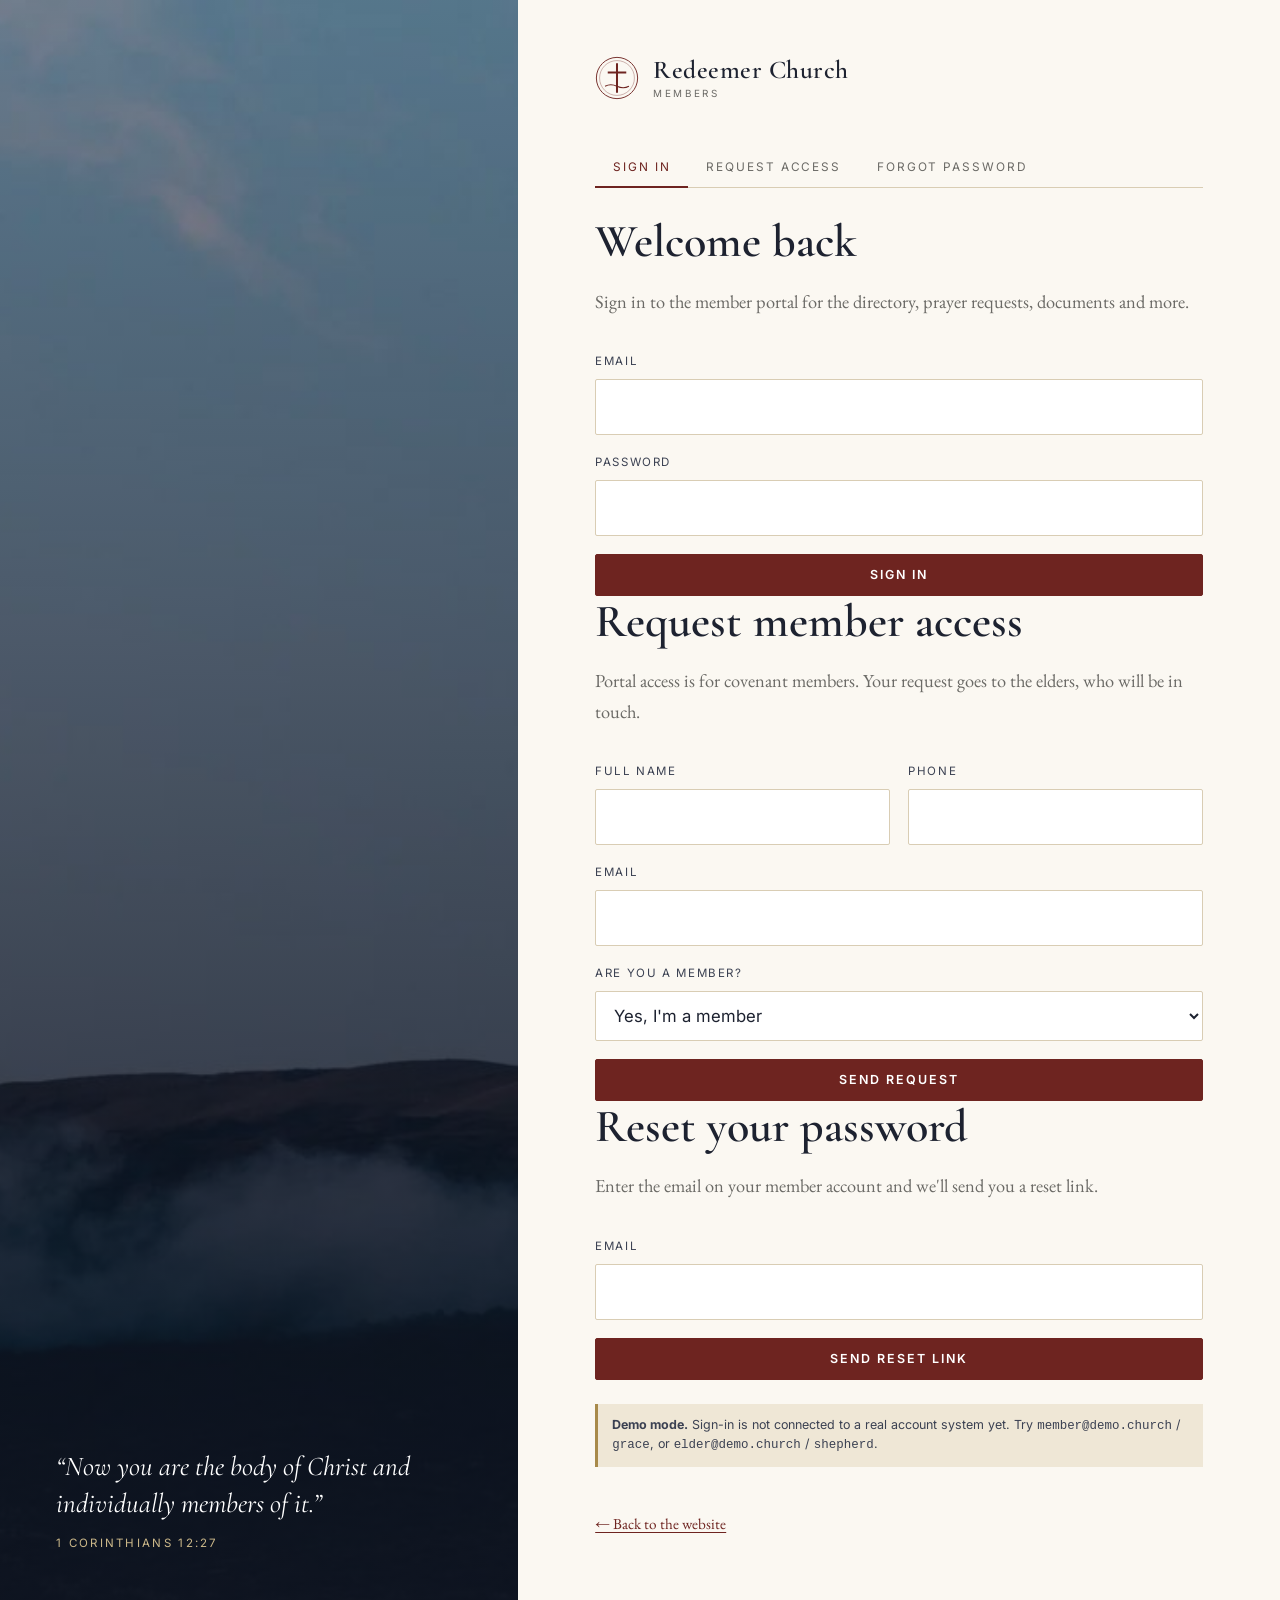
==== members/index.html @ 6d52138a "Build Reformed Baptist church website from Shorebreak content Static site with home, about, 1689 con" ====
<!doctype html>
<html lang="en" data-root="../">
<head>
  <meta charset="utf-8">
  <meta name="viewport" content="width=device-width, initial-scale=1">
  <title>Member Portal · Redeemer Church</title>
  <meta name="robots" content="noindex">
  <link rel="preconnect" href="https://fonts.googleapis.com">
  <link rel="preconnect" href="https://fonts.gstatic.com" crossorigin>
  <link href="https://fonts.googleapis.com/css2?family=Cormorant+Garamond:ital,wght@0,500;0,600;0,700;1,500&family=EB+Garamond:ital,wght@0,400;0,500;1,400&family=Inter:wght@400;500;600&display=swap" rel="stylesheet">
  <link rel="stylesheet" href="../assets/css/site.css">
  <script src="../assets/js/auth.js"></script>
  <script>window.__member = requireMember("login.html");</script>
</head>
<body>
  <div id="site-header"></div>

  <div class="portal">
    <nav class="portal-nav" aria-label="Member portal">
      <div class="who"><strong id="who-name">Member</strong><span id="who-role">Member</span></div>
      <a href="#home">Home</a>
      <a href="#directory">Directory</a>
      <a href="#prayer">Prayer Requests</a>
      <a href="#calendar">Calendar</a>
      <a href="#documents">Documents</a>
      <a href="#giving">Giving</a>
      <a href="#elders" data-role="elder" hidden>Elders' Room</a>
      <button id="sign-out" type="button">Sign Out</button>
    </nav>

    <main class="portal-main" id="main">
      <p class="demo-note" id="demo-note" hidden style="margin-top:0;margin-bottom:28px">
        <strong>Demo mode.</strong> This portal shows sample content and is not yet connected to a member database. Nothing entered here is saved or shared.
      </p>

      <!-- Home -->
      <section class="portal-section" data-section="home" style="padding:0">
        <span class="kicker">Member Portal</span>
        <h1>Aloha, <span id="first-name">friend</span></h1>
        <p class="lead">“Let the word of Christ dwell in you richly, teaching and admonishing one another in all wisdom.” — Colossians 3:16</p>

        <div class="grid grid-3 mt-2">
          <div class="panel"><div class="stat">4:00</div><p class="mb-0">Lord's Day worship, this Sunday</p></div>
          <div class="panel"><div class="stat" id="prayer-count">3</div><p class="mb-0">Active prayer requests</p></div>
          <div class="panel"><div class="stat">XXII</div><p class="mb-0">This month's Confession chapter: <a href="../beliefs.html#ch22">Of Religious Worship and the Sabbath Day</a></p></div>
        </div>

        <div class="grid grid-2 mt-2">
          <div class="panel">
            <h3>Announcements</h3>
            <ul class="list">
              <li><span>Members' meeting after the service — budget and deacon nominations</span><span class="tag">Members</span></li>
              <li><span>Lord's Supper will be observed this Lord's Day</span><span class="tag">Worship</span></li>
              <li><span>Membership class begins next month — invite a friend</span><span class="tag">Class</span></li>
            </ul>
          </div>
          <div class="panel">
            <h3>This Week</h3>
            <ul class="list">
              <li><span>Lord's Day Worship</span><span class="meta">Sun · 4:00 PM</span></li>
              <li><span>Students</span><span class="meta">Thu · 6:00 PM</span></li>
              <li><span>Community Groups</span><span class="meta">Various homes</span></li>
              <li><span>Church Potluck in the Breezeway</span><span class="meta">After service</span></li>
            </ul>
          </div>
        </div>
      </section>

      <!-- Directory -->
      <section class="portal-section" data-section="directory" hidden style="padding:0">
        <span class="kicker">Church Family</span>
        <h1>Member Directory</h1>
        <form class="form" style="max-width:420px;margin-bottom:24px" onsubmit="return false">
          <label>Search<input id="dir-search" placeholder="Name or role"></label>
        </form>
        <div class="directory" id="directory"></div>
      </section>

      <!-- Prayer -->
      <section class="portal-section" data-section="prayer" hidden style="padding:0">
        <span class="kicker">Bear One Another's Burdens</span>
        <h1>Prayer Requests</h1>
        <div class="grid grid-2">
          <div class="panel">
            <h3>Share a request</h3>
            <form class="form" id="prayer-form">
              <label>Request<textarea name="text" rows="4" required></textarea></label>
              <label>Share with
                <select name="audience"><option>Whole church</option><option>Elders only</option></select>
              </label>
              <button class="btn" type="submit">Submit Request</button>
            </form>
          </div>
          <div class="panel">
            <h3>Pray for one another</h3>
            <ul class="list" id="prayer-list"></ul>
          </div>
        </div>
      </section>

      <!-- Calendar -->
      <section class="portal-section" data-section="calendar" hidden style="padding:0">
        <span class="kicker">Calendar</span>
        <h1>Upcoming</h1>
        <div class="panel">
          <ul class="list">
            <li><span><strong>Lord's Day Worship</strong> — weekly</span><span class="meta">Sundays · 4:00 PM</span></li>
            <li><span><strong>Members' Meeting</strong></span><span class="meta">Quarterly, after service</span></li>
            <li><span><strong>Marriage Class</strong></span><span class="meta">Thursday evenings · 6–8 PM</span></li>
            <li><span><strong>Women's Annual Tea</strong> — in the Breezeway</span><span class="meta">November</span></li>
            <li><span><strong>Christmas Craft Fair</strong></span><span class="meta">December</span></li>
            <li><span><strong>Operation Christmas Child</strong> box drive</span><span class="meta">November</span></li>
          </ul>
        </div>
      </section>

      <!-- Documents -->
      <section class="portal-section" data-section="documents" hidden style="padding:0">
        <span class="kicker">Library</span>
        <h1>Church Documents</h1>
        <div class="grid grid-2">
          <div class="panel"><h3>Second London Baptist Confession (1689)</h3><p>Our doctrinal standard.</p><a href="../beliefs.html">Open →</a></div>
          <div class="panel"><h3>Church Constitution &amp; Bylaws</h3><p>Government, membership and discipline.</p><span class="tag">Upload pending</span></div>
          <div class="panel"><h3>Membership Covenant</h3><p>Our promises to God and one another.</p><span class="tag">Upload pending</span></div>
          <div class="panel"><h3>Baptist Catechism (1693)</h3><p>For family worship and teaching children.</p><span class="tag">Upload pending</span></div>
          <div class="panel"><h3>Keiki Parent Handbook</h3><p>Check-in, safety and classes.</p><a href="https://www.shorebreakchurch.com/s/ShorebreakKeikiHB.pdf" target="_blank" rel="noopener">Download →</a></div>
          <div class="panel"><h3>Members' Meeting Minutes</h3><p>Approved minutes from past meetings.</p><span class="tag">Upload pending</span></div>
        </div>
      </section>

      <!-- Giving -->
      <section class="portal-section" data-section="giving" hidden style="padding:0">
        <span class="kicker">Stewardship</span>
        <h1>Giving</h1>
        <div class="panel">
          <p>Manage recurring gifts and download your annual giving statement through Church Center.</p>
          <div class="btn-row">
            <a class="btn" href="https://shorebreakchurch.churchcenter.com/giving" target="_blank" rel="noopener">Give Online</a>
            <a class="btn ghost" href="https://shorebreakchurch.churchcenter.com/giving" target="_blank" rel="noopener">Giving Statements</a>
          </div>
        </div>
      </section>

      <!-- Elders -->
      <section class="portal-section" data-section="elders" hidden style="padding:0">
        <span class="kicker">Elders Only</span>
        <h1>Elders' Room</h1>
        <div class="grid grid-2">
          <div class="panel"><h3>Membership Requests</h3><ul class="list"><li><span>No pending requests</span></li></ul></div>
          <div class="panel"><h3>Confidential Prayer</h3><ul class="list" id="elder-prayer"><li><span>No requests shared with elders only.</span></li></ul></div>
          <div class="panel"><h3>Pastoral Care Notes</h3><p class="muted">Visits, follow-ups and care assignments will appear here once a member database is connected.</p></div>
          <div class="panel"><h3>Meeting Agendas</h3><p class="muted">Agendas and minutes for elders' meetings.</p></div>
        </div>
      </section>
    </main>
  </div>

  <script src="../assets/js/site.js"></script>
  <script>
    const user = window.__member;
    if (user) {
      if (MemberAuth.mode === "demo") document.getElementById("demo-note").hidden = false;
      document.getElementById("who-name").textContent = user.name;
      document.getElementById("who-role").textContent = user.role === "elder" ? "Elder" : "Member";
      document.getElementById("first-name").textContent = user.name.split(" ")[0];
      document.querySelectorAll('[data-role="elder"]').forEach((el) => (el.hidden = user.role !== "elder"));

      // Section routing by hash
      const show = () => {
        let id = (location.hash || "#home").slice(1);
        if (id === "elders" && user.role !== "elder") id = "home";
        if (!document.querySelector(`[data-section="${id}"]`)) id = "home";
        document.querySelectorAll("[data-section]").forEach((s) => (s.hidden = s.dataset.section !== id));
        document.querySelectorAll(".portal-nav a").forEach((a) => a.setAttribute("aria-current", String(a.getAttribute("href") === "#" + id)));
      };
      window.addEventListener("hashchange", show);
      show();

      // Directory (sample: leadership photos from the church)
      const people = [
        ["Leo Bilyk", "Pastor · Elder", "leo-bilyk"], ["Craig Powell", "Pastor · Elder", "craig-powell"],
        ["Margie Powell", "Deacon", "margie-powell"], ["David Shishikin", "Deacon", "david-shishikin"],
        ["Jason Hulce", "Deacon", "jason-hulce"], ["Ed Galushkin", "Worship Leader", "ed-galushkin"],
        ["Carol Gilormo", "Administration", "carol-gilormo"], ["Anna Shishikin", "Keiki Director", "anna-shishikin"],
        ["Kamaile Tovkach", "Nursery Director", "kamaile-tovkach"], ["Raymond Billy", "Missionary Coordinator", "raymond-billy"],
        ["Alex & Sylvia Tovkach", "Students Leaders", "alex-sylvia-tovkach"], ["Chris & Angela Wermes", "Students Leaders", "chris-angela-wermes"],
      ];
      const dir = document.getElementById("directory");
      const render = (q = "") => {
        const t = q.toLowerCase();
        dir.innerHTML = "";
        people.filter(([n, r]) => (n + " " + r).toLowerCase().includes(t)).forEach(([n, r, img]) => {
          const el = document.createElement("div");
          el.className = "entry";
          el.innerHTML = `<img src="../assets/img/people/${img}.jpg" alt=""><div><strong></strong><span></span></div>`;
          el.querySelector("strong").textContent = n;
          el.querySelector("span").textContent = r;
          dir.appendChild(el);
        });
      };
      document.getElementById("dir-search").addEventListener("input", (e) => render(e.target.value));
      render();

      // Prayer requests (demo: kept in this page only)
      const prayers = [
        { text: "Traveling mercies for the Woodsums as they serve with MAF.", who: "Missions", audience: "Whole church" },
        { text: "Healing for a family member recovering from surgery.", who: "A member", audience: "Whole church" },
        { text: "Wisdom for the elders as they plan the fall teaching series.", who: "Elders", audience: "Whole church" },
      ];
      const list = document.getElementById("prayer-list");
      const elderList = document.getElementById("elder-prayer");
      const renderPrayers = () => {
        const pub = prayers.filter((p) => p.audience === "Whole church");
        const priv = prayers.filter((p) => p.audience !== "Whole church");
        list.innerHTML = "";
        pub.forEach((p) => {
          const li = document.createElement("li");
          li.innerHTML = "<span></span><span class='meta'></span>";
          li.children[0].textContent = p.text;
          li.children[1].textContent = p.who;
          list.appendChild(li);
        });
        if (priv.length) {
          elderList.innerHTML = "";
          priv.forEach((p) => { const li = document.createElement("li"); li.textContent = p.text; elderList.appendChild(li); });
        }
        document.getElementById("prayer-count").textContent = pub.length;
      };
      document.getElementById("prayer-form").addEventListener("submit", (e) => {
        e.preventDefault();
        const d = new FormData(e.target);
        prayers.unshift({ text: d.get("text"), who: user.name, audience: d.get("audience") });
        e.target.reset();
        renderPrayers();
      });
      renderPrayers();

      document.getElementById("sign-out").addEventListener("click", async () => {
        await MemberAuth.signOut();
        location.href = "login.html";
      });
    }
  </script>
</body>
</html>
---- assets/css/site.css ----
/* Redeemer Church Kona — site styles
   A sober, confessional aesthetic: parchment, ink, oxblood, and gold hairlines. */

:root {
  --parchment: #f6f1e7;
  --parchment-2: #efe7d6;
  --paper: #fbf8f2;
  --ink: #1d2230;
  --ink-soft: #3b4152;
  --muted: #6b6a66;
  --oxblood: #6e2420;
  --oxblood-dark: #4f1916;
  --gold: #a88a4a;
  --gold-soft: #cdb98a;
  --navy: #17233a;
  --line: #d9cdb4;
  --white: #ffffff;

  --serif-display: "Cormorant Garamond", "EB Garamond", Georgia, serif;
  --serif-body: "EB Garamond", Georgia, "Times New Roman", serif;
  --sans: "Inter", system-ui, -apple-system, "Segoe UI", sans-serif;

  --wrap: 1180px;
  --gutter: clamp(16px, 4vw, 40px);
  --radius: 2px;
}

*, *::before, *::after { box-sizing: border-box; }
html { scroll-behavior: smooth; }
body {
  margin: 0;
  background: var(--parchment);
  color: var(--ink);
  font-family: var(--serif-body);
  font-size: 1.15rem;
  line-height: 1.65;
  -webkit-font-smoothing: antialiased;
}
img { max-width: 100%; display: block; }
a { color: var(--oxblood); text-decoration-thickness: 1px; text-underline-offset: 3px; }
a:hover { color: var(--oxblood-dark); }

h1, h2, h3, h4 {
  font-family: var(--serif-display);
  font-weight: 600;
  line-height: 1.12;
  color: var(--ink);
  margin: 0 0 .5em;
}
h1 { font-size: clamp(2.4rem, 5.5vw, 4.4rem); letter-spacing: -.01em; }
h2 { font-size: clamp(1.9rem, 3.6vw, 2.9rem); }
h3 { font-size: 1.6rem; }
h4 { font-size: 1.25rem; }
p { margin: 0 0 1em; }

.wrap { max-width: var(--wrap); margin: 0 auto; padding: 0 var(--gutter); }
.narrow { max-width: 760px; margin-left: auto; margin-right: auto; }
.center { text-align: center; }

/* Small-caps kicker above headings */
.kicker {
  display: inline-block;
  font-family: var(--sans);
  font-size: .72rem;
  font-weight: 600;
  letter-spacing: .22em;
  text-transform: uppercase;
  color: var(--oxblood);
  margin-bottom: 1rem;
}
.kicker.light { color: var(--gold-soft); }

/* Ornamental rule */
.rule {
  display: flex; align-items: center; gap: 14px;
  color: var(--gold); margin: 1.4rem auto; max-width: 240px;
}
.rule::before, .rule::after { content: ""; flex: 1; height: 1px; background: currentColor; opacity: .7; }
.rule span { font-size: .9rem; line-height: 1; }
.rule.left { margin-left: 0; }

.lead { font-size: 1.3rem; color: var(--ink-soft); }

/* ---------- Buttons ---------- */
.btn {
  display: inline-flex; align-items: center; justify-content: center; gap: .5em;
  font-family: var(--sans); font-size: .78rem; font-weight: 600;
  letter-spacing: .16em; text-transform: uppercase; text-decoration: none;
  padding: 1em 1.8em; border: 1px solid var(--oxblood);
  background: var(--oxblood); color: var(--white);
  border-radius: var(--radius); cursor: pointer;
  transition: background .2s, color .2s, border-color .2s;
}
.btn:hover { background: var(--oxblood-dark); border-color: var(--oxblood-dark); color: var(--white); }
.btn.ghost { background: transparent; color: var(--oxblood); }
.btn.ghost:hover { background: var(--oxblood); color: var(--white); }
.btn.light { background: transparent; color: var(--white); border-color: rgba(255,255,255,.7); }
.btn.light:hover { background: var(--white); color: var(--ink); }
.btn-row { display: flex; flex-wrap: wrap; gap: 12px; }
.btn-row.center { justify-content: center; }

/* ---------- Header ---------- */
.topbar {
  background: var(--navy); color: #d8d3c4;
  font-family: var(--sans); font-size: .74rem; letter-spacing: .08em;
}
.topbar .wrap { display: flex; justify-content: space-between; align-items: center; gap: 12px; min-height: 36px; flex-wrap: wrap; }
.topbar a { color: #e9e2cf; text-decoration: none; }
.topbar a:hover { color: var(--white); }
.topbar .tb-right { display: flex; gap: 18px; align-items: center; }
.topbar .member-link { display: inline-flex; align-items: center; gap: 6px; }

.site-header {
  background: var(--paper);
  border-bottom: 1px solid var(--line);
  position: sticky; top: 0; z-index: 50;
}
.site-header .wrap { display: flex; align-items: center; justify-content: space-between; min-height: 84px; gap: 20px; }
.brand { display: flex; align-items: center; gap: 14px; text-decoration: none; color: var(--ink); }
.brand-mark { width: 44px; height: 44px; flex: none; color: var(--oxblood); }
.brand-text { display: flex; flex-direction: column; line-height: 1.05; }
.brand-name { font-family: var(--serif-display); font-size: 1.6rem; font-weight: 600; letter-spacing: .02em; }
.brand-sub { font-family: var(--sans); font-size: .62rem; letter-spacing: .26em; text-transform: uppercase; color: var(--muted); margin-top: 4px; }

.nav { display: flex; align-items: center; gap: 4px; }
.nav > ul { list-style: none; display: flex; margin: 0; padding: 0; gap: 2px; }
.nav li { position: relative; }
.nav a.nav-link, .nav button.nav-link {
  font-family: var(--sans); font-size: .78rem; font-weight: 500;
  letter-spacing: .12em; text-transform: uppercase;
  color: var(--ink); text-decoration: none;
  padding: 12px 14px; display: block; background: none; border: 0; cursor: pointer;
}
.nav a.nav-link:hover, .nav button.nav-link:hover, .nav a.nav-link[aria-current="page"] { color: var(--oxblood); }
.nav .dropdown {
  position: absolute; top: 100%; left: 0; min-width: 230px;
  background: var(--paper); border: 1px solid var(--line); border-top: 2px solid var(--oxblood);
  list-style: none; margin: 0; padding: 8px 0;
  opacity: 0; visibility: hidden; transform: translateY(6px); transition: all .18s;
  box-shadow: 0 14px 30px rgba(29,34,48,.08);
}
.nav li:hover > .dropdown, .nav li:focus-within > .dropdown { opacity: 1; visibility: visible; transform: none; }
.nav .dropdown a {
  display: block; padding: 9px 20px; text-decoration: none; color: var(--ink);
  font-family: var(--serif-body); font-size: 1.05rem;
}
.nav .dropdown a:hover { background: var(--parchment-2); color: var(--oxblood); }
.nav .btn { margin-left: 10px; padding: .85em 1.4em; }

.menu-toggle {
  display: none; background: none; border: 1px solid var(--line); padding: 10px 12px; cursor: pointer;
  font-family: var(--sans); font-size: .72rem; letter-spacing: .16em; text-transform: uppercase; color: var(--ink);
}

@media (max-width: 1020px) {
  .menu-toggle { display: inline-block; }
  .nav {
    position: fixed; inset: 0 0 0 auto; width: min(360px, 88vw);
    background: var(--paper); flex-direction: column; align-items: stretch;
    padding: 90px 24px 24px; overflow-y: auto;
    transform: translateX(100%); transition: transform .25s; box-shadow: -20px 0 40px rgba(0,0,0,.12);
  }
  .nav.open { transform: none; }
  .nav > ul { flex-direction: column; }
  .nav .dropdown { position: static; opacity: 1; visibility: visible; transform: none; border: 0; box-shadow: none; padding: 0 0 8px 12px; background: transparent; }
  .nav .dropdown a { padding: 6px 14px; }
  .nav .btn { margin: 16px 0 0; }
  .nav-close { position: absolute; top: 24px; right: 24px; }
  .topbar .tb-left { display: none; }
}
@media (min-width: 1021px) { .nav-close { display: none; } }

/* ---------- Hero ---------- */
.hero {
  position: relative; color: var(--white);
  min-height: min(88vh, 760px); display: flex; align-items: flex-end;
  background: var(--navy) center/cover no-repeat;
}
.hero::before {
  content: ""; position: absolute; inset: 0;
  background: linear-gradient(180deg, rgba(14,20,34,.35) 0%, rgba(14,20,34,.55) 55%, rgba(14,20,34,.88) 100%);
}
.hero .wrap { position: relative; padding-top: 120px; padding-bottom: 80px; width: 100%; }
.hero h1 { color: var(--white); max-width: 15ch; }
.hero p { color: #ebe6d8; max-width: 620px; font-size: 1.3rem; }
.hero .rule { color: var(--gold-soft); }

.page-hero {
  position: relative; color: var(--white); background: var(--navy) center/cover no-repeat;
  padding: 140px 0 80px;
}
.page-hero::before { content: ""; position: absolute; inset: 0; background: linear-gradient(180deg, rgba(14,20,34,.55), rgba(14,20,34,.85)); }
.page-hero .wrap { position: relative; }
.page-hero h1 { color: var(--white); }
.page-hero p { color: #e8e2d2; max-width: 640px; font-size: 1.25rem; }
.page-hero.plain { background: var(--navy); padding: 110px 0 70px; }

/* ---------- Sections ---------- */
section { padding: clamp(64px, 9vw, 120px) 0; }
.section-paper { background: var(--paper); }
.section-dark { background: var(--navy); color: #e4dfd1; }
.section-dark h2, .section-dark h3 { color: var(--white); }
.section-oxblood { background: var(--oxblood); color: #f4e9e3; }
.section-oxblood h2 { color: var(--white); }
.section-head { max-width: 720px; margin-bottom: 52px; }
.section-head.center { margin-left: auto; margin-right: auto; }
.bordered { border-top: 1px solid var(--line); border-bottom: 1px solid var(--line); }

.grid { display: grid; gap: 28px; }
.grid-2 { grid-template-columns: repeat(2, minmax(0, 1fr)); }
.grid-3 { grid-template-columns: repeat(3, minmax(0, 1fr)); }
.grid-4 { grid-template-columns: repeat(4, minmax(0, 1fr)); }
@media (max-width: 960px) { .grid-3, .grid-4 { grid-template-columns: repeat(2, minmax(0, 1fr)); } }
@media (max-width: 640px) { .grid-2, .grid-3, .grid-4 { grid-template-columns: 1fr; } }

.split { display: grid; grid-template-columns: 1.05fr 1fr; gap: clamp(32px, 6vw, 80px); align-items: center; }
.split.reverse > :first-child { order: 2; }
@media (max-width: 860px) { .split { grid-template-columns: 1fr; } .split.reverse > :first-child { order: 0; } }

.framed { position: relative; }
.framed img { width: 100%; aspect-ratio: 4/3; object-fit: cover; }
.framed::after { content: ""; position: absolute; inset: 14px -14px -14px 14px; border: 1px solid var(--gold); z-index: -1; }
.framed-wrap { position: relative; z-index: 0; }

/* Service times band */
.times-band { background: var(--paper); border-bottom: 1px solid var(--line); padding: 0; }
.times-band .wrap { display: grid; grid-template-columns: repeat(3, 1fr); }
.times-band .cell { padding: 34px 28px; border-left: 1px solid var(--line); }
.times-band .cell:first-child { border-left: 0; }
.times-band .label { font-family: var(--sans); font-size: .7rem; letter-spacing: .2em; text-transform: uppercase; color: var(--muted); }
.times-band .value { font-family: var(--serif-display); font-size: 1.7rem; font-weight: 600; margin-top: 4px; line-height: 1.2; }
.times-band .value small { display: block; font-family: var(--serif-body); font-size: 1.05rem; font-weight: 400; color: var(--ink-soft); }
@media (max-width: 760px) { .times-band .wrap { grid-template-columns: 1fr; } .times-band .cell { border-left: 0; border-top: 1px solid var(--line); padding: 24px 0; } .times-band .cell:first-child { border-top: 0; } }

/* Solas */
.solas { display: grid; grid-template-columns: repeat(5, 1fr); border-top: 1px solid rgba(205,185,138,.35); border-bottom: 1px solid rgba(205,185,138,.35); }
.sola { padding: 30px 16px; text-align: center; border-left: 1px solid rgba(205,185,138,.35); }
.sola:first-child { border-left: 0; }
.sola .latin { font-family: var(--serif-display); font-style: italic; font-size: 1.5rem; color: var(--white); }
.sola .eng { font-family: var(--sans); font-size: .68rem; letter-spacing: .2em; text-transform: uppercase; color: var(--gold-soft); margin-top: 6px; }
@media (max-width: 860px) { .solas { grid-template-columns: 1fr 1fr; } .sola { border-left: 0; border-top: 1px solid rgba(205,185,138,.35); } .sola:nth-child(-n+2) { border-top: 0; } .sola:last-child { grid-column: span 2; } }

/* Cards */
.card { background: var(--paper); border: 1px solid var(--line); display: flex; flex-direction: column; height: 100%; }
.card img { width: 100%; aspect-ratio: 3/2; object-fit: cover; }
.card .card-body { padding: 26px 26px 30px; display: flex; flex-direction: column; flex: 1; }
.card h3 { margin-bottom: .35em; }
.card p { color: var(--ink-soft); }
.card .more { margin-top: auto; font-family: var(--sans); font-size: .74rem; font-weight: 600; letter-spacing: .16em; text-transform: uppercase; text-decoration: none; }

.text-card { padding: 34px 30px; border: 1px solid var(--line); background: var(--paper); height: 100%; }
.text-card .num { font-family: var(--serif-display); font-size: 2.6rem; color: var(--gold); line-height: 1; margin-bottom: 10px; }

/* People */
.person { text-align: center; }
.person .photo { overflow: hidden; background: var(--parchment-2); margin-bottom: 18px; }
.person img { width: 100%; aspect-ratio: 4/5; object-fit: cover; object-position: center 20%; filter: saturate(.92); transition: transform .5s; }
.person:hover img { transform: scale(1.03); }
.person h3 { font-size: 1.45rem; margin-bottom: .15em; }
.person .role { font-family: var(--sans); font-size: .7rem; letter-spacing: .18em; text-transform: uppercase; color: var(--oxblood); }
.person .email { display: inline-block; margin-top: 8px; font-size: 1rem; }
.person p.bio { font-size: 1.02rem; color: var(--ink-soft); margin-top: 10px; }

.person-row { display: grid; grid-template-columns: 280px 1fr; gap: 40px; align-items: start; padding: 40px 0; border-top: 1px solid var(--line); }
.person-row:first-of-type { border-top: 0; }
.person-row img { width: 100%; aspect-ratio: 4/5; object-fit: cover; object-position: center 20%; }
@media (max-width: 720px) { .person-row { grid-template-columns: 1fr; } .person-row img { max-width: 320px; } }

/* Quote / scripture */
.scripture { font-family: var(--serif-display); font-size: clamp(1.6rem, 3vw, 2.4rem); font-style: italic; line-height: 1.35; max-width: 900px; margin: 0 auto; text-align: center; }
.scripture cite { display: block; margin-top: 18px; font-style: normal; font-family: var(--sans); font-size: .74rem; letter-spacing: .22em; text-transform: uppercase; color: var(--gold-soft); }
.section-paper .scripture cite, .scripture.dark cite { color: var(--oxblood); }

/* Confession */
.confession-intro { columns: 2; column-gap: 48px; }
@media (max-width: 760px) { .confession-intro { columns: 1; } }
.chapters { counter-reset: ch; display: grid; grid-template-columns: repeat(2, minmax(0,1fr)); gap: 0 48px; }
@media (max-width: 760px) { .chapters { grid-template-columns: 1fr; } }
.chapter { border-top: 1px solid var(--line); padding: 20px 0; display: grid; grid-template-columns: 82px 1fr; gap: 12px; }
.chapter .n { font-family: var(--serif-display); font-size: 1.5rem; color: var(--gold); line-height: 1.1; }
.chapter h3 { font-size: 1.3rem; margin-bottom: .2em; }
.chapter p { font-size: 1.02rem; color: var(--ink-soft); margin: 0; }
.chapter p.proof { margin-top: 6px; font-family: var(--sans); font-size: .72rem; letter-spacing: .06em; color: var(--muted); }

.toc { position: sticky; top: 110px; font-family: var(--sans); font-size: .82rem; }
.toc a { display: block; padding: 6px 0; color: var(--ink-soft); text-decoration: none; border-bottom: 1px solid var(--line); }
.toc a:hover { color: var(--oxblood); }

.belief { padding: 30px 0; border-top: 1px solid var(--line); }
.belief h3 { margin-bottom: .3em; }
.belief .refs { font-family: var(--sans); font-size: .75rem; color: var(--muted); letter-spacing: .04em; }

/* Liturgy / order of worship */
.liturgy { list-style: none; padding: 0; margin: 0; counter-reset: lit; }
.liturgy li { display: grid; grid-template-columns: 54px 1fr; gap: 16px; padding: 18px 0; border-top: 1px solid var(--line); }
.liturgy li::before { counter-increment: lit; content: counter(lit, upper-roman); font-family: var(--serif-display); font-size: 1.3rem; color: var(--gold); }
.liturgy strong { font-family: var(--serif-display); font-size: 1.3rem; font-weight: 600; display: block; }
.liturgy span { color: var(--ink-soft); font-size: 1.02rem; }

/* Sermons */
.sermon-feature { display: grid; grid-template-columns: 1.2fr 1fr; gap: 0; background: var(--paper); border: 1px solid var(--line); }
.sermon-feature .media { background: var(--navy); aspect-ratio: 16/9; position: relative; }
.sermon-feature .media iframe { position: absolute; inset: 0; width: 100%; height: 100%; border: 0; }
.sermon-feature .body { padding: 36px; }
@media (max-width: 860px) { .sermon-feature { grid-template-columns: 1fr; } }
.series { background: var(--navy); color: var(--white); padding: 30px 26px; min-height: 180px; display: flex; flex-direction: column; justify-content: flex-end; position: relative; overflow: hidden; border: 1px solid rgba(205,185,138,.25); }
.series::before { content: ""; position: absolute; top: 18px; left: 26px; width: 36px; height: 1px; background: var(--gold); }
.series h3 { color: var(--white); margin: 0; font-size: 1.7rem; }
.series p { margin: 4px 0 0; color: var(--gold-soft); font-family: var(--sans); font-size: .7rem; letter-spacing: .18em; text-transform: uppercase; }
.listen { display: flex; flex-wrap: wrap; gap: 12px; }

/* Map + contact */
.map-embed { width: 100%; aspect-ratio: 4/3; border: 1px solid var(--line); filter: grayscale(.35) sepia(.12); }
.contact-list { list-style: none; padding: 0; margin: 0; }
.contact-list li { padding: 16px 0; border-top: 1px solid var(--line); }
.contact-list .label { display: block; font-family: var(--sans); font-size: .7rem; letter-spacing: .18em; text-transform: uppercase; color: var(--muted); }

/* Forms */
.form { display: grid; gap: 18px; }
.form label { font-family: var(--sans); font-size: .72rem; letter-spacing: .14em; text-transform: uppercase; color: var(--ink-soft); display: grid; gap: 8px; }
.form input, .form textarea, .form select {
  font: inherit; font-size: 1.05rem; text-transform: none; letter-spacing: 0;
  padding: 13px 14px; border: 1px solid var(--line); background: var(--white); color: var(--ink); border-radius: var(--radius);
}
.form input:focus, .form textarea:focus, .form select:focus { outline: 2px solid var(--gold-soft); border-color: var(--gold); }
.form .row { display: grid; grid-template-columns: 1fr 1fr; gap: 18px; }
@media (max-width: 600px) { .form .row { grid-template-columns: 1fr; } }
.form-note { font-size: .95rem; color: var(--muted); }
.form-status { font-family: var(--sans); font-size: .85rem; padding: 12px 14px; border-left: 3px solid var(--gold); background: var(--parchment-2); display: none; }
.form-status.show { display: block; }
.form-status.error { border-color: var(--oxblood); }

/* Callout */
.callout { border: 1px solid var(--gold); padding: 40px; background: var(--paper); position: relative; }
.callout::before { content: ""; position: absolute; inset: 6px; border: 1px solid var(--line); pointer-events: none; }

/* ---------- Footer ---------- */
.site-footer { background: #10182a; color: #b9b4a5; padding: 80px 0 0; font-size: 1.02rem; }
.site-footer h4 { color: var(--white); font-size: 1.2rem; margin-bottom: 1em; }
.site-footer a { color: #ddd6c2; text-decoration: none; }
.site-footer a:hover { color: var(--white); }
.footer-grid { display: grid; grid-template-columns: 1.4fr 1fr 1fr 1fr; gap: 40px; }
@media (max-width: 860px) { .footer-grid { grid-template-columns: 1fr 1fr; } }
@media (max-width: 520px) { .footer-grid { grid-template-columns: 1fr; } }
.footer-grid ul { list-style: none; margin: 0; padding: 0; }
.footer-grid li { padding: 4px 0; }
.footer-brand .brand { color: var(--white); }
.footer-brand .brand-sub { color: #9d9886; }
.footer-brand .brand-mark { color: var(--gold-soft); }
.footer-motto { font-family: var(--serif-display); font-style: italic; font-size: 1.3rem; color: var(--gold-soft); margin-top: 18px; }
.footer-bottom { margin-top: 60px; border-top: 1px solid rgba(255,255,255,.08); padding: 22px 0; font-family: var(--sans); font-size: .74rem; letter-spacing: .06em; display: flex; justify-content: space-between; gap: 12px; flex-wrap: wrap; }
.socials { display: flex; gap: 14px; margin-top: 16px; }
.socials a { font-family: var(--sans); font-size: .72rem; letter-spacing: .14em; text-transform: uppercase; border: 1px solid rgba(255,255,255,.2); padding: 8px 12px; }

/* ---------- Members area ---------- */
.auth-shell { min-height: 100vh; display: grid; grid-template-columns: 1fr 1fr; }
.auth-visual { background: var(--navy) center/cover no-repeat; position: relative; color: var(--white); display: flex; align-items: flex-end; padding: 56px; }
.auth-visual::before { content: ""; position: absolute; inset: 0; background: linear-gradient(180deg, rgba(14,20,34,.3), rgba(14,20,34,.9)); }
.auth-visual > * { position: relative; }
.auth-visual blockquote { margin: 0; font-family: var(--serif-display); font-style: italic; font-size: 1.7rem; line-height: 1.35; max-width: 460px; }
.auth-visual cite { display: block; margin-top: 14px; font-style: normal; font-family: var(--sans); font-size: .72rem; letter-spacing: .2em; text-transform: uppercase; color: var(--gold-soft); }
.auth-panel { display: flex; flex-direction: column; justify-content: center; padding: 56px clamp(24px, 6vw, 90px); background: var(--paper); }
.auth-panel .brand { margin-bottom: 48px; }
.auth-tabs { display: flex; gap: 0; border-bottom: 1px solid var(--line); margin-bottom: 28px; }
.auth-tabs button { background: none; border: 0; padding: 12px 18px; font-family: var(--sans); font-size: .74rem; letter-spacing: .16em; text-transform: uppercase; cursor: pointer; color: var(--muted); border-bottom: 2px solid transparent; margin-bottom: -1px; }
.auth-tabs button[aria-selected="true"] { color: var(--oxblood); border-color: var(--oxblood); }
.demo-note { font-family: var(--sans); font-size: .78rem; line-height: 1.5; background: var(--parchment-2); border-left: 3px solid var(--gold); padding: 12px 14px; margin-top: 24px; color: var(--ink-soft); }
@media (max-width: 860px) { .auth-shell { grid-template-columns: 1fr; } .auth-visual { min-height: 260px; padding: 32px; } }

.portal { display: grid; grid-template-columns: 260px 1fr; min-height: calc(100vh - 84px); }
.portal-nav { background: var(--navy); color: #cfc9b8; padding: 28px 0; }
.portal-nav .who { padding: 0 24px 24px; border-bottom: 1px solid rgba(255,255,255,.08); margin-bottom: 12px; }
.portal-nav .who strong { display: block; font-family: var(--serif-display); font-size: 1.35rem; color: var(--white); }
.portal-nav .who span { font-family: var(--sans); font-size: .7rem; letter-spacing: .16em; text-transform: uppercase; color: var(--gold-soft); }
.portal-nav a, .portal-nav button { display: flex; width: 100%; align-items: center; gap: 10px; padding: 11px 24px; color: #d9d3c2; text-decoration: none; font-family: var(--sans); font-size: .85rem; background: none; border: 0; cursor: pointer; text-align: left; border-left: 3px solid transparent; }
.portal-nav a:hover, .portal-nav button:hover { background: rgba(255,255,255,.04); color: var(--white); }
.portal-nav a[aria-current="true"] { border-left-color: var(--gold); color: var(--white); background: rgba(255,255,255,.05); }
.portal-main { padding: 44px clamp(20px, 4vw, 56px); }
.portal-main h1 { font-size: clamp(2rem, 4vw, 3rem); }
.panel { background: var(--paper); border: 1px solid var(--line); padding: 26px; }
.panel h3 { font-size: 1.35rem; }
.panel + .panel { margin-top: 24px; }
.grid > .panel + .panel { margin-top: 0; }
.stat { font-family: var(--serif-display); font-size: 2.4rem; color: var(--oxblood); line-height: 1; }
.list { list-style: none; padding: 0; margin: 0; }
.list li { padding: 12px 0; border-top: 1px solid var(--line); display: flex; justify-content: space-between; gap: 12px; align-items: baseline; }
.list li:first-child { border-top: 0; }
.list .meta { font-family: var(--sans); font-size: .75rem; color: var(--muted); white-space: nowrap; }
.tag { font-family: var(--sans); font-size: .64rem; letter-spacing: .12em; text-transform: uppercase; padding: 3px 8px; border: 1px solid var(--gold); color: var(--oxblood); }
.directory { display: grid; grid-template-columns: repeat(auto-fill, minmax(200px, 1fr)); gap: 18px; }
.directory .entry { background: var(--paper); border: 1px solid var(--line); }
.directory img { width: 100%; aspect-ratio: 1; object-fit: cover; object-position: center 20%; }
.directory .entry div { padding: 12px 14px; }
.directory .entry strong { font-family: var(--serif-display); font-size: 1.15rem; display: block; }
.directory .entry span { font-family: var(--sans); font-size: .72rem; color: var(--muted); }
.portal-section[hidden] { display: none; }
@media (max-width: 860px) { .portal { grid-template-columns: 1fr; } .portal-nav { display: flex; overflow-x: auto; padding: 0; } .portal-nav .who { display: none; } .portal-nav a, .portal-nav button { white-space: nowrap; border-left: 0; border-bottom: 3px solid transparent; } .portal-nav a[aria-current="true"] { border-bottom-color: var(--gold); } }

/* Utilities */
.mt-0 { margin-top: 0; } .mb-0 { margin-bottom: 0; }
.mt-2 { margin-top: 2rem; } .mt-3 { margin-top: 3rem; }
.muted { color: var(--muted); }
.small { font-size: .95rem; }
.sr-only { position: absolute; width: 1px; height: 1px; padding: 0; margin: -1px; overflow: hidden; clip: rect(0,0,0,0); border: 0; }
.skip { position: absolute; left: -999px; top: 0; background: var(--oxblood); color: #fff; padding: 10px 16px; z-index: 100; }
.skip:focus { left: 10px; }
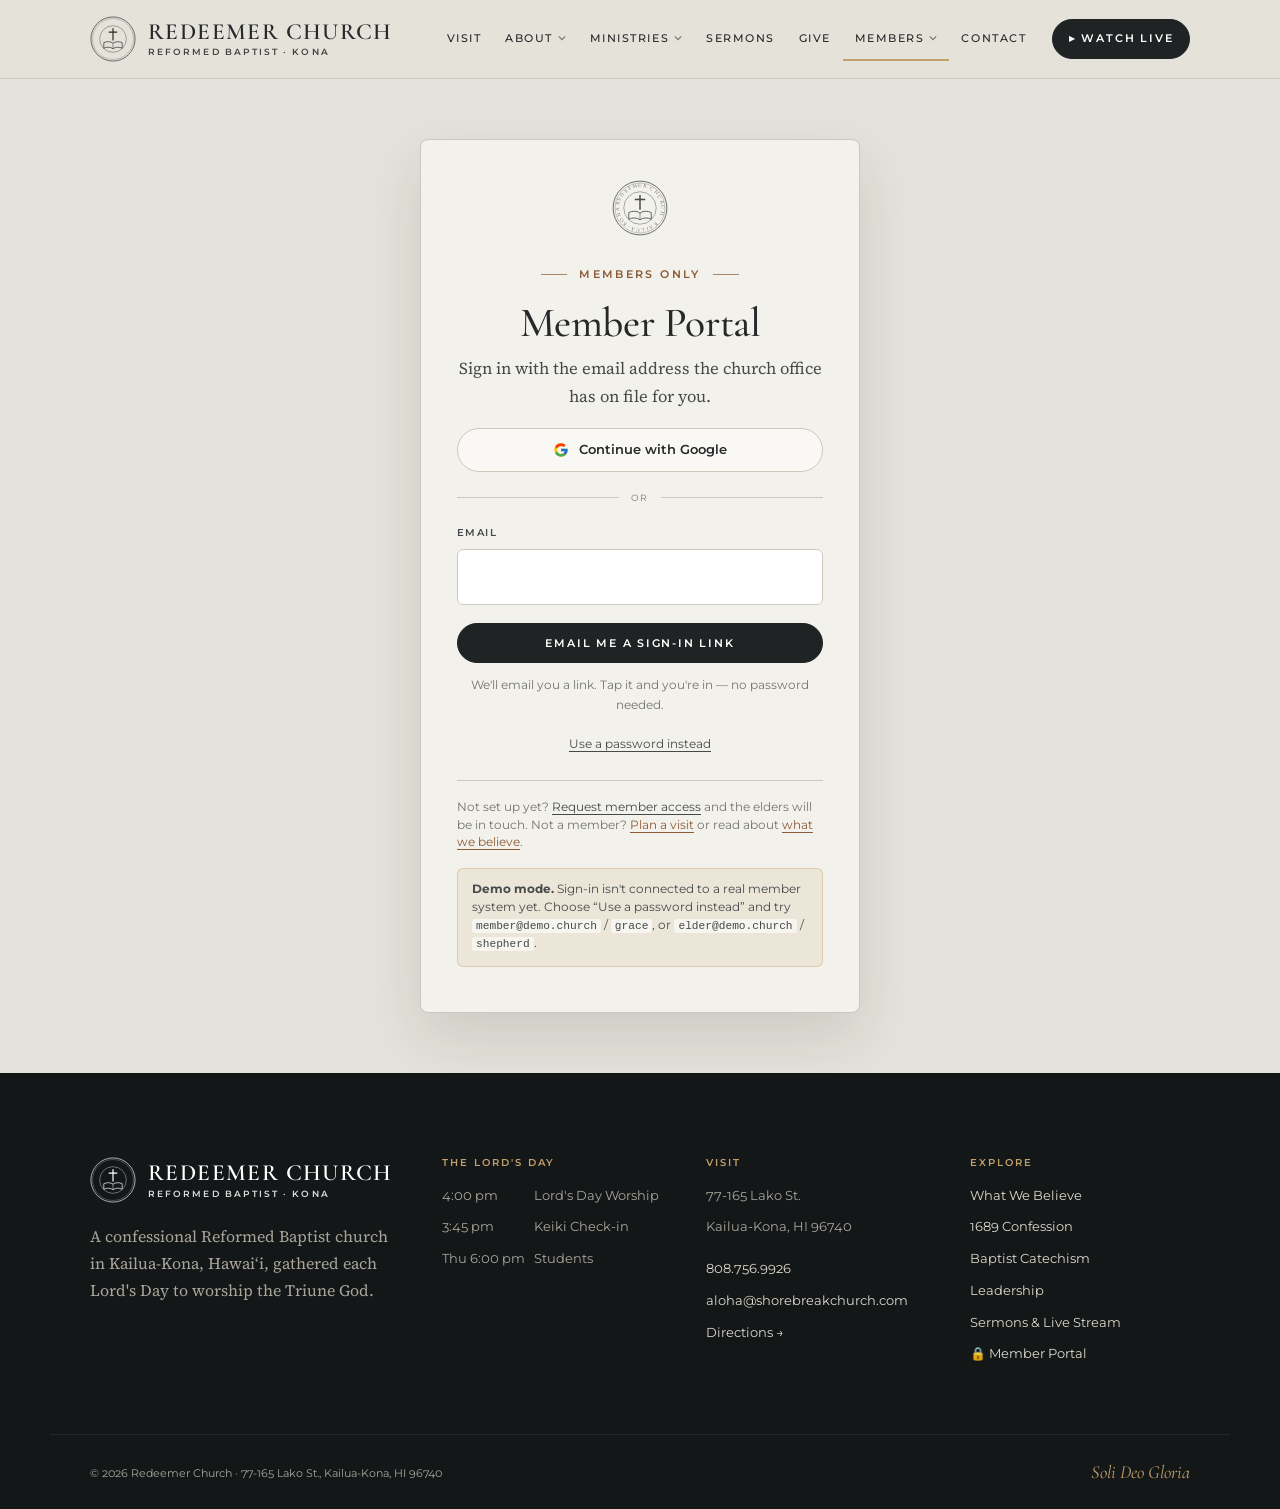
==== commit 11126ab5: "Restyle in historic Reformed tradition; add full 1689 reader and catechism - New look: stone and vel" ====
--- a/members/index.html
+++ b/members/index.html
@@ -4,15 +4,17 @@
   <meta charset="utf-8">
   <meta name="viewport" content="width=device-width, initial-scale=1">
   <title>Member Portal · Redeemer Church</title>
+  <meta name="description" content="Redeemer Church member portal.">
   <meta name="robots" content="noindex">
+  <link rel="icon" href="../assets/img/seal.svg" type="image/svg+xml">
   <link rel="preconnect" href="https://fonts.googleapis.com">
   <link rel="preconnect" href="https://fonts.gstatic.com" crossorigin>
-  <link href="https://fonts.googleapis.com/css2?family=Cormorant+Garamond:ital,wght@0,500;0,600;0,700;1,500&family=EB+Garamond:ital,wght@0,400;0,500;1,400&family=Inter:wght@400;500;600&display=swap" rel="stylesheet">
+  <link href="https://fonts.googleapis.com/css2?family=Cormorant+Garamond:ital,wght@0,400;0,500;0,600;1,400;1,500&family=Montserrat:wght@400;500;600&family=Source+Serif+4:ital,opsz,wght@0,8..60,400;0,8..60,600;1,8..60,400&display=swap" rel="stylesheet">
   <link rel="stylesheet" href="../assets/css/site.css">
   <script src="../assets/js/auth.js"></script>
   <script>window.__member = requireMember("login.html");</script>
 </head>
-<body>
+<body data-section="members">
   <div id="site-header"></div>
 
   <div class="portal">
@@ -22,51 +24,47 @@
       <a href="#directory">Directory</a>
       <a href="#prayer">Prayer Requests</a>
       <a href="#calendar">Calendar</a>
-      <a href="#documents">Documents</a>
+      <a href="#documents">Member Resources</a>
       <a href="#giving">Giving</a>
       <a href="#elders" data-role="elder" hidden>Elders' Room</a>
       <button id="sign-out" type="button">Sign Out</button>
     </nav>
 
     <main class="portal-main" id="main">
-      <p class="demo-note" id="demo-note" hidden style="margin-top:0;margin-bottom:28px">
-        <strong>Demo mode.</strong> This portal shows sample content and is not yet connected to a member database. Nothing entered here is saved or shared.
+      <p class="demo-note" id="demo-note" hidden style="margin:0 0 28px">
+        <strong>Demo mode.</strong> This portal shows sample content and isn't connected to a member database yet. Nothing entered here is saved or shared.
       </p>
 
-      <!-- Home -->
       <section class="portal-section" data-section="home" style="padding:0">
         <span class="kicker">Member Portal</span>
         <h1>Aloha, <span id="first-name">friend</span></h1>
-        <p class="lead">“Let the word of Christ dwell in you richly, teaching and admonishing one another in all wisdom.” — Colossians 3:16</p>
-
+        <p class="lead" style="font-family:var(--display);font-style:italic;font-size:1.5rem">“Let the word of Christ dwell in you richly, teaching and admonishing one another in all wisdom.” — Colossians 3:16</p>
         <div class="grid grid-3 mt-2">
-          <div class="panel"><div class="stat">4:00</div><p class="mb-0">Lord's Day worship, this Sunday</p></div>
-          <div class="panel"><div class="stat" id="prayer-count">3</div><p class="mb-0">Active prayer requests</p></div>
-          <div class="panel"><div class="stat">XXII</div><p class="mb-0">This month's Confession chapter: <a href="../beliefs.html#ch22">Of Religious Worship and the Sabbath Day</a></p></div>
-        </div>
-
+          <div class="panel"><div class="stat">4:00 pm</div><p class="mb-0">Lord's Day worship this Sunday</p></div>
+          <div class="panel"><div class="stat" id="prayer-count">3</div><p class="mb-0">Prayer requests this week</p></div>
+          <div class="panel"><div class="stat">XXII</div><p class="mb-0">Confession chapter for this month: <a href="../confession.html#chapter-22">Of Religious Worship, and the Sabbath-Day</a></p></div>
+        </div>
         <div class="grid grid-2 mt-2">
           <div class="panel">
             <h3>Announcements</h3>
             <ul class="list">
-              <li><span>Members' meeting after the service — budget and deacon nominations</span><span class="tag">Members</span></li>
-              <li><span>Lord's Supper will be observed this Lord's Day</span><span class="tag">Worship</span></li>
-              <li><span>Membership class begins next month — invite a friend</span><span class="tag">Class</span></li>
+              <li><span>Members' meeting after worship: budget and deacon nominations</span><span class="tag">Members</span></li>
+              <li><span>The Lord's Supper will be observed this Lord's Day</span><span class="tag">Worship</span></li>
+              <li><span>Membership class begins next month</span><span class="tag">Class</span></li>
             </ul>
           </div>
           <div class="panel">
             <h3>This Week</h3>
             <ul class="list">
-              <li><span>Lord's Day Worship</span><span class="meta">Sun · 4:00 PM</span></li>
-              <li><span>Students</span><span class="meta">Thu · 6:00 PM</span></li>
-              <li><span>Community Groups</span><span class="meta">Various homes</span></li>
-              <li><span>Church Potluck in the Breezeway</span><span class="meta">After service</span></li>
+              <li><span>Lord's Day Worship</span><span class="meta">Sun · 4:00 pm</span></li>
+              <li><span>Students</span><span class="meta">Thu · 6:00 pm</span></li>
+              <li><span>Community Groups</span><span class="meta">In homes</span></li>
+              <li><span>Fellowship meal in the breezeway</span><span class="meta">After worship</span></li>
             </ul>
           </div>
         </div>
       </section>
 
-      <!-- Directory -->
       <section class="portal-section" data-section="directory" hidden style="padding:0">
         <span class="kicker">Church Family</span>
         <h1>Member Directory</h1>
@@ -76,7 +74,6 @@
         <div class="directory" id="directory"></div>
       </section>
 
-      <!-- Prayer -->
       <section class="portal-section" data-section="prayer" hidden style="padding:0">
         <span class="kicker">Bear One Another's Burdens</span>
         <h1>Prayer Requests</h1>
@@ -85,87 +82,74 @@
             <h3>Share a request</h3>
             <form class="form" id="prayer-form">
               <label>Request<textarea name="text" rows="4" required></textarea></label>
-              <label>Share with
-                <select name="audience"><option>Whole church</option><option>Elders only</option></select>
-              </label>
+              <label>Share with<select name="audience"><option>Whole church</option><option>Elders only</option></select></label>
               <button class="btn" type="submit">Submit Request</button>
             </form>
           </div>
-          <div class="panel">
-            <h3>Pray for one another</h3>
-            <ul class="list" id="prayer-list"></ul>
-          </div>
-        </div>
-      </section>
-
-      <!-- Calendar -->
+          <div class="panel"><h3>Pray for one another</h3><ul class="list" id="prayer-list"></ul></div>
+        </div>
+      </section>
+
       <section class="portal-section" data-section="calendar" hidden style="padding:0">
         <span class="kicker">Calendar</span>
-        <h1>Upcoming</h1>
+        <h1>Gatherings &amp; Events</h1>
         <div class="panel">
           <ul class="list">
-            <li><span><strong>Lord's Day Worship</strong> — weekly</span><span class="meta">Sundays · 4:00 PM</span></li>
-            <li><span><strong>Members' Meeting</strong></span><span class="meta">Quarterly, after service</span></li>
-            <li><span><strong>Marriage Class</strong></span><span class="meta">Thursday evenings · 6–8 PM</span></li>
-            <li><span><strong>Women's Annual Tea</strong> — in the Breezeway</span><span class="meta">November</span></li>
+            <li><span><strong>Lord's Day Worship</strong> — weekly</span><span class="meta">Sundays · 4:00 pm</span></li>
+            <li><span><strong>Members' Meeting</strong></span><span class="meta">Quarterly, after worship</span></li>
+            <li><span><strong>Marriage Class</strong></span><span class="meta">Thursday evenings</span></li>
+            <li><span><strong>Women's Annual Tea</strong> — in the breezeway</span><span class="meta">November</span></li>
+            <li><span><strong>Operation Christmas Child</strong> box drive</span><span class="meta">November</span></li>
             <li><span><strong>Christmas Craft Fair</strong></span><span class="meta">December</span></li>
-            <li><span><strong>Operation Christmas Child</strong> box drive</span><span class="meta">November</span></li>
           </ul>
         </div>
       </section>
 
-      <!-- Documents -->
       <section class="portal-section" data-section="documents" hidden style="padding:0">
-        <span class="kicker">Library</span>
+        <span class="kicker">Member Resources</span>
         <h1>Church Documents</h1>
         <div class="grid grid-2">
-          <div class="panel"><h3>Second London Baptist Confession (1689)</h3><p>Our doctrinal standard.</p><a href="../beliefs.html">Open →</a></div>
-          <div class="panel"><h3>Church Constitution &amp; Bylaws</h3><p>Government, membership and discipline.</p><span class="tag">Upload pending</span></div>
+          <div class="panel"><h3>The 1689 Confession</h3><p>Our confession of faith.</p><a class="text-link" href="../confession.html">Read →</a></div>
+          <div class="panel"><h3>The Baptist Catechism</h3><p>For family worship and teaching children.</p><a class="text-link" href="../catechism.html">Read →</a></div>
+          <div class="panel"><h3>Constitution &amp; Bylaws</h3><p>Church government, membership and discipline.</p><span class="tag">Upload pending</span></div>
           <div class="panel"><h3>Membership Covenant</h3><p>Our promises to God and one another.</p><span class="tag">Upload pending</span></div>
-          <div class="panel"><h3>Baptist Catechism (1693)</h3><p>For family worship and teaching children.</p><span class="tag">Upload pending</span></div>
-          <div class="panel"><h3>Keiki Parent Handbook</h3><p>Check-in, safety and classes.</p><a href="https://www.shorebreakchurch.com/s/ShorebreakKeikiHB.pdf" target="_blank" rel="noopener">Download →</a></div>
           <div class="panel"><h3>Members' Meeting Minutes</h3><p>Approved minutes from past meetings.</p><span class="tag">Upload pending</span></div>
-        </div>
-      </section>
-
-      <!-- Giving -->
+          <div class="panel"><h3>Keiki Parent Handbook</h3><p>Check-in, safety and classes.</p><a class="text-link" href="https://www.shorebreakchurch.com/s/ShorebreakKeikiHB.pdf" target="_blank" rel="noopener">Download →</a></div>
+        </div>
+      </section>
+
       <section class="portal-section" data-section="giving" hidden style="padding:0">
         <span class="kicker">Stewardship</span>
         <h1>Giving</h1>
         <div class="panel">
           <p>Manage recurring gifts and download your annual giving statement through Church Center.</p>
-          <div class="btn-row">
-            <a class="btn" href="https://shorebreakchurch.churchcenter.com/giving" target="_blank" rel="noopener">Give Online</a>
-            <a class="btn ghost" href="https://shorebreakchurch.churchcenter.com/giving" target="_blank" rel="noopener">Giving Statements</a>
-          </div>
-        </div>
-      </section>
-
-      <!-- Elders -->
+          <a class="btn" href="https://shorebreakchurch.churchcenter.com/giving" target="_blank" rel="noopener">Open Church Center</a>
+        </div>
+      </section>
+
       <section class="portal-section" data-section="elders" hidden style="padding:0">
         <span class="kicker">Elders Only</span>
         <h1>Elders' Room</h1>
         <div class="grid grid-2">
           <div class="panel"><h3>Membership Requests</h3><ul class="list"><li><span>No pending requests</span></li></ul></div>
           <div class="panel"><h3>Confidential Prayer</h3><ul class="list" id="elder-prayer"><li><span>No requests shared with elders only.</span></li></ul></div>
-          <div class="panel"><h3>Pastoral Care Notes</h3><p class="muted">Visits, follow-ups and care assignments will appear here once a member database is connected.</p></div>
+          <div class="panel"><h3>Pastoral Care</h3><p class="muted">Visits, follow-ups and care assignments will appear here once a member database is connected.</p></div>
           <div class="panel"><h3>Meeting Agendas</h3><p class="muted">Agendas and minutes for elders' meetings.</p></div>
         </div>
       </section>
     </main>
   </div>
 
-  <script src="../assets/js/site.js"></script>
   <script>
-    const user = window.__member;
-    if (user) {
+    document.addEventListener("DOMContentLoaded", () => {
+      const user = window.__member;
+      if (!user) return;
       if (MemberAuth.mode === "demo") document.getElementById("demo-note").hidden = false;
       document.getElementById("who-name").textContent = user.name;
       document.getElementById("who-role").textContent = user.role === "elder" ? "Elder" : "Member";
       document.getElementById("first-name").textContent = user.name.split(" ")[0];
       document.querySelectorAll('[data-role="elder"]').forEach((el) => (el.hidden = user.role !== "elder"));
 
-      // Section routing by hash
       const show = () => {
         let id = (location.hash || "#home").slice(1);
         if (id === "elders" && user.role !== "elder") id = "home";
@@ -176,14 +160,13 @@
       window.addEventListener("hashchange", show);
       show();
 
-      // Directory (sample: leadership photos from the church)
+      // Sample directory from the church's leadership photos
       const people = [
         ["Leo Bilyk", "Pastor · Elder", "leo-bilyk"], ["Craig Powell", "Pastor · Elder", "craig-powell"],
         ["Margie Powell", "Deacon", "margie-powell"], ["David Shishikin", "Deacon", "david-shishikin"],
-        ["Jason Hulce", "Deacon", "jason-hulce"], ["Ed Galushkin", "Worship Leader", "ed-galushkin"],
-        ["Carol Gilormo", "Administration", "carol-gilormo"], ["Anna Shishikin", "Keiki Director", "anna-shishikin"],
-        ["Kamaile Tovkach", "Nursery Director", "kamaile-tovkach"], ["Raymond Billy", "Missionary Coordinator", "raymond-billy"],
-        ["Alex & Sylvia Tovkach", "Students Leaders", "alex-sylvia-tovkach"], ["Chris & Angela Wermes", "Students Leaders", "chris-angela-wermes"],
+        ["Jason Hulce", "Deacon", "jason-hulce"], ["Carol Gilormo", "Administration", "carol-gilormo"],
+        ["Anna Shishikin", "Keiki Director", "anna-shishikin"], ["Kamaile Tovkach", "Nursery Director", "kamaile-tovkach"],
+        ["Raymond Billy", "Missionary Coordinator", "raymond-billy"], ["Alex & Sylvia Tovkach", "Students Leaders", "alex-sylvia-tovkach"],
       ];
       const dir = document.getElementById("directory");
       const render = (q = "") => {
@@ -201,11 +184,11 @@
       document.getElementById("dir-search").addEventListener("input", (e) => render(e.target.value));
       render();
 
-      // Prayer requests (demo: kept in this page only)
+      // Prayer requests (demo: kept on this page only)
       const prayers = [
         { text: "Traveling mercies for the Woodsums as they serve with MAF.", who: "Missions", audience: "Whole church" },
         { text: "Healing for a family member recovering from surgery.", who: "A member", audience: "Whole church" },
-        { text: "Wisdom for the elders as they plan the fall teaching series.", who: "Elders", audience: "Whole church" },
+        { text: "Wisdom for the elders as they plan the coming teaching series.", who: "Elders", audience: "Whole church" },
       ];
       const list = document.getElementById("prayer-list");
       const elderList = document.getElementById("elder-prayer");
@@ -239,7 +222,10 @@
         await MemberAuth.signOut();
         location.href = "login.html";
       });
-    }
+    });
   </script>
+
+  <div id="site-footer"></div>
+  <script src="../assets/js/site.js"></script>
 </body>
 </html>
--- a/assets/css/site.css
+++ b/assets/css/site.css
@@ -1,210 +1,221 @@
 /* Redeemer Church Kona — site styles
-   A sober, confessional aesthetic: parchment, ink, oxblood, and gold hairlines. */
+   Historic Reformed: stone and vellum, charcoal and slate, brass hairlines,
+   old-style serif type, Roman numerals and quiet ornament. */
 
 :root {
-  --parchment: #f6f1e7;
-  --parchment-2: #efe7d6;
-  --paper: #fbf8f2;
-  --ink: #1d2230;
-  --ink-soft: #3b4152;
-  --muted: #6b6a66;
-  --oxblood: #6e2420;
-  --oxblood-dark: #4f1916;
-  --gold: #a88a4a;
-  --gold-soft: #cdb98a;
-  --navy: #17233a;
-  --line: #d9cdb4;
+  --stone: #e5e2db;
+  --stone-2: #dcd8cf;
+  --vellum: #f3f1ec;
+  --paper: #faf8f4;
+  --ink: #26292a;
+  --ink-soft: #45494a;
+  --muted: #74756f;
+  --line: #cdc8bc;
+  --line-soft: #dedad1;
+  --charcoal: #1f2324;
+  --charcoal-2: #2a2f30;
+  --slate: #34433e;
+  --brass: #c2a06a;
+  --brass-soft: #d8c3a0;
+  --copper: #8b5a36;
   --white: #ffffff;
 
-  --serif-display: "Cormorant Garamond", "EB Garamond", Georgia, serif;
-  --serif-body: "EB Garamond", Georgia, "Times New Roman", serif;
-  --sans: "Inter", system-ui, -apple-system, "Segoe UI", sans-serif;
+  --display: "Cormorant Garamond", Garamond, "Times New Roman", serif;
+  --serif: "Source Serif 4", "Source Serif Pro", Georgia, serif;
+  --sans: "Montserrat", "Helvetica Neue", Arial, sans-serif;
 
   --wrap: 1180px;
   --gutter: clamp(16px, 4vw, 40px);
-  --radius: 2px;
 }
 
 *, *::before, *::after { box-sizing: border-box; }
 html { scroll-behavior: smooth; }
 body {
   margin: 0;
-  background: var(--parchment);
+  background: var(--stone);
   color: var(--ink);
-  font-family: var(--serif-body);
-  font-size: 1.15rem;
-  line-height: 1.65;
+  font-family: var(--serif);
+  font-size: 1.12rem;
+  line-height: 1.7;
   -webkit-font-smoothing: antialiased;
+  text-rendering: optimizeLegibility;
+  font-feature-settings: "kern", "liga", "onum";
 }
 img { max-width: 100%; display: block; }
-a { color: var(--oxblood); text-decoration-thickness: 1px; text-underline-offset: 3px; }
-a:hover { color: var(--oxblood-dark); }
-
-h1, h2, h3, h4 {
-  font-family: var(--serif-display);
-  font-weight: 600;
-  line-height: 1.12;
-  color: var(--ink);
-  margin: 0 0 .5em;
-}
-h1 { font-size: clamp(2.4rem, 5.5vw, 4.4rem); letter-spacing: -.01em; }
-h2 { font-size: clamp(1.9rem, 3.6vw, 2.9rem); }
-h3 { font-size: 1.6rem; }
-h4 { font-size: 1.25rem; }
+a { color: var(--copper); text-decoration-thickness: 1px; text-underline-offset: 3px; }
+a:hover { color: var(--ink); }
+::selection { background: var(--brass-soft); color: var(--ink); }
+
+h1, h2, h3, h4 { font-family: var(--display); font-weight: 500; line-height: 1.08; color: var(--ink); margin: 0 0 .5em; }
+h1 { font-size: clamp(2.8rem, 6.5vw, 5.6rem); letter-spacing: -.01em; }
+h2 { font-size: clamp(2rem, 3.8vw, 3rem); }
+h3 { font-size: 1.65rem; }
+h4 { font-size: 1.3rem; }
+h1 em, h2 em { font-style: italic; color: var(--brass); }
 p { margin: 0 0 1em; }
 
 .wrap { max-width: var(--wrap); margin: 0 auto; padding: 0 var(--gutter); }
-.narrow { max-width: 760px; margin-left: auto; margin-right: auto; }
+.narrow { max-width: 780px; margin-left: auto; margin-right: auto; }
 .center { text-align: center; }
 
-/* Small-caps kicker above headings */
+/* Label with leading hairline: "—— OUR CONFESSION" */
 .kicker {
-  display: inline-block;
-  font-family: var(--sans);
-  font-size: .72rem;
-  font-weight: 600;
-  letter-spacing: .22em;
-  text-transform: uppercase;
-  color: var(--oxblood);
-  margin-bottom: 1rem;
-}
-.kicker.light { color: var(--gold-soft); }
-
-/* Ornamental rule */
-.rule {
-  display: flex; align-items: center; gap: 14px;
-  color: var(--gold); margin: 1.4rem auto; max-width: 240px;
-}
-.rule::before, .rule::after { content: ""; flex: 1; height: 1px; background: currentColor; opacity: .7; }
-.rule span { font-size: .9rem; line-height: 1; }
-.rule.left { margin-left: 0; }
-
-.lead { font-size: 1.3rem; color: var(--ink-soft); }
-
-/* ---------- Buttons ---------- */
+  display: inline-flex; align-items: center; gap: 12px;
+  font-family: var(--sans); font-size: .68rem; font-weight: 600;
+  letter-spacing: .22em; text-transform: uppercase; color: var(--copper);
+  margin-bottom: 1.1rem;
+}
+.kicker::before { content: ""; width: 26px; height: 1px; background: currentColor; opacity: .7; }
+.kicker.light { color: var(--brass); }
+.center .kicker::after, .kicker.both::after { content: ""; width: 26px; height: 1px; background: currentColor; opacity: .7; }
+
+.lead { font-size: 1.28rem; color: var(--ink-soft); }
+
+/* Fleuron divider */
+.fleuron { display: flex; align-items: center; gap: 16px; color: var(--brass); margin: 2rem auto; max-width: 320px; }
+.fleuron::before, .fleuron::after { content: ""; flex: 1; height: 1px; background: currentColor; opacity: .55; }
+.fleuron span { font-size: 1.1rem; line-height: 1; }
+.fleuron.left { margin-left: 0; }
+
+/* Drop cap for opening paragraphs */
+.dropcap::first-letter { font-family: var(--display); float: left; font-size: 4.6em; line-height: .82; padding: .06em .1em 0 0; color: var(--copper); }
+
+/* ---------- Buttons (pill) ---------- */
 .btn {
-  display: inline-flex; align-items: center; justify-content: center; gap: .5em;
-  font-family: var(--sans); font-size: .78rem; font-weight: 600;
+  display: inline-flex; align-items: center; justify-content: center; gap: .6em;
+  font-family: var(--sans); font-size: .7rem; font-weight: 600;
   letter-spacing: .16em; text-transform: uppercase; text-decoration: none;
-  padding: 1em 1.8em; border: 1px solid var(--oxblood);
-  background: var(--oxblood); color: var(--white);
-  border-radius: var(--radius); cursor: pointer;
+  padding: 1.05em 1.9em; border-radius: 999px; cursor: pointer;
+  border: 1px solid var(--charcoal); background: var(--charcoal); color: var(--white);
   transition: background .2s, color .2s, border-color .2s;
 }
-.btn:hover { background: var(--oxblood-dark); border-color: var(--oxblood-dark); color: var(--white); }
-.btn.ghost { background: transparent; color: var(--oxblood); }
-.btn.ghost:hover { background: var(--oxblood); color: var(--white); }
-.btn.light { background: transparent; color: var(--white); border-color: rgba(255,255,255,.7); }
-.btn.light:hover { background: var(--white); color: var(--ink); }
+.btn:hover { background: var(--slate); border-color: var(--slate); color: var(--white); }
+.btn.ghost { background: transparent; color: var(--ink); border-color: var(--line); }
+.btn.ghost:hover { border-color: var(--ink); background: transparent; color: var(--ink); }
+.btn.white { background: var(--white); color: var(--ink); border-color: var(--white); }
+.btn.white:hover { background: var(--vellum); color: var(--ink); }
+.btn.outline-light { background: transparent; color: var(--white); border-color: rgba(255,255,255,.45); }
+.btn.outline-light:hover { border-color: var(--white); background: rgba(255,255,255,.08); color: var(--white); }
+.btn.brass { background: var(--brass); border-color: var(--brass); color: var(--charcoal); }
+.btn.brass:hover { background: var(--brass-soft); border-color: var(--brass-soft); color: var(--charcoal); }
 .btn-row { display: flex; flex-wrap: wrap; gap: 12px; }
 .btn-row.center { justify-content: center; }
+.text-link { font-family: var(--sans); font-size: .68rem; font-weight: 600; letter-spacing: .16em; text-transform: uppercase; text-decoration: none; color: var(--copper); }
+.text-link:hover { color: var(--ink); }
 
 /* ---------- Header ---------- */
-.topbar {
-  background: var(--navy); color: #d8d3c4;
-  font-family: var(--sans); font-size: .74rem; letter-spacing: .08em;
-}
-.topbar .wrap { display: flex; justify-content: space-between; align-items: center; gap: 12px; min-height: 36px; flex-wrap: wrap; }
-.topbar a { color: #e9e2cf; text-decoration: none; }
-.topbar a:hover { color: var(--white); }
-.topbar .tb-right { display: flex; gap: 18px; align-items: center; }
-.topbar .member-link { display: inline-flex; align-items: center; gap: 6px; }
-
-.site-header {
-  background: var(--paper);
-  border-bottom: 1px solid var(--line);
-  position: sticky; top: 0; z-index: 50;
-}
-.site-header .wrap { display: flex; align-items: center; justify-content: space-between; min-height: 84px; gap: 20px; }
-.brand { display: flex; align-items: center; gap: 14px; text-decoration: none; color: var(--ink); }
-.brand-mark { width: 44px; height: 44px; flex: none; color: var(--oxblood); }
-.brand-text { display: flex; flex-direction: column; line-height: 1.05; }
-.brand-name { font-family: var(--serif-display); font-size: 1.6rem; font-weight: 600; letter-spacing: .02em; }
-.brand-sub { font-family: var(--sans); font-size: .62rem; letter-spacing: .26em; text-transform: uppercase; color: var(--muted); margin-top: 4px; }
+.skip { position: absolute; left: -999px; top: 0; background: var(--charcoal); color: #fff; padding: 10px 16px; z-index: 200; }
+.skip:focus { left: 10px; }
+
+.site-header { position: sticky; top: 0; z-index: 60; background: rgba(229,226,219,.95); backdrop-filter: blur(8px); border-bottom: 1px solid var(--line); color: var(--ink); transition: background .25s, border-color .25s, color .25s; }
+.site-header .wrap { display: flex; align-items: center; justify-content: space-between; min-height: 78px; gap: 20px; }
+body.has-hero .site-header { position: fixed; left: 0; right: 0; background: transparent; border-color: transparent; color: var(--white); backdrop-filter: none; }
+body.has-hero .site-header.scrolled { background: rgba(31,35,36,.95); backdrop-filter: blur(8px); border-color: rgba(255,255,255,.06); }
+
+.brand { display: flex; align-items: center; gap: 12px; text-decoration: none; color: inherit; }
+.brand:hover { color: inherit; }
+.seal { width: 46px; height: 46px; flex: none; }
+.brand-text { display: flex; flex-direction: column; line-height: .95; }
+.brand-name { font-family: var(--display); font-size: 1.45rem; font-weight: 600; letter-spacing: .06em; text-transform: uppercase; }
+.brand-sub { font-family: var(--sans); font-size: .54rem; font-weight: 600; letter-spacing: .24em; text-transform: uppercase; margin-top: 5px; opacity: .85; }
 
 .nav { display: flex; align-items: center; gap: 4px; }
-.nav > ul { list-style: none; display: flex; margin: 0; padding: 0; gap: 2px; }
+.nav > ul { list-style: none; display: flex; margin: 0; padding: 0; }
 .nav li { position: relative; }
-.nav a.nav-link, .nav button.nav-link {
-  font-family: var(--sans); font-size: .78rem; font-weight: 500;
-  letter-spacing: .12em; text-transform: uppercase;
-  color: var(--ink); text-decoration: none;
-  padding: 12px 14px; display: block; background: none; border: 0; cursor: pointer;
-}
-.nav a.nav-link:hover, .nav button.nav-link:hover, .nav a.nav-link[aria-current="page"] { color: var(--oxblood); }
+.nav .nav-link {
+  font-family: var(--sans); font-size: .68rem; font-weight: 500; letter-spacing: .14em; text-transform: uppercase;
+  color: inherit; text-decoration: none; padding: 12px 12px; display: flex; align-items: center; gap: 5px;
+  border-bottom: 2px solid transparent;
+}
+.nav .nav-link .chev { width: 8px; height: 8px; opacity: .6; }
+.nav .nav-link:hover { color: inherit; opacity: .8; }
+.nav .nav-link[aria-current="page"] { border-bottom-color: var(--brass); }
 .nav .dropdown {
-  position: absolute; top: 100%; left: 0; min-width: 230px;
-  background: var(--paper); border: 1px solid var(--line); border-top: 2px solid var(--oxblood);
-  list-style: none; margin: 0; padding: 8px 0;
+  position: absolute; top: calc(100% + 4px); left: 0; min-width: 270px;
+  background: var(--paper); color: var(--ink); border: 1px solid var(--line); border-radius: 6px;
+  list-style: none; margin: 0; padding: 10px 0;
   opacity: 0; visibility: hidden; transform: translateY(6px); transition: all .18s;
-  box-shadow: 0 14px 30px rgba(29,34,48,.08);
+  box-shadow: 0 18px 40px rgba(20,22,22,.14);
 }
 .nav li:hover > .dropdown, .nav li:focus-within > .dropdown { opacity: 1; visibility: visible; transform: none; }
-.nav .dropdown a {
-  display: block; padding: 9px 20px; text-decoration: none; color: var(--ink);
-  font-family: var(--serif-body); font-size: 1.05rem;
-}
-.nav .dropdown a:hover { background: var(--parchment-2); color: var(--oxblood); }
+.nav .dropdown a { display: block; padding: 8px 20px; text-decoration: none; color: var(--ink); }
+.nav .dropdown a strong { display: block; font-family: var(--display); font-weight: 600; font-size: 1.15rem; line-height: 1.2; }
+.nav .dropdown a span { display: block; font-family: var(--sans); font-size: .68rem; color: var(--muted); }
+.nav .dropdown a:hover { background: var(--vellum); }
+.nav .dropdown a:hover strong { color: var(--copper); }
 .nav .btn { margin-left: 10px; padding: .85em 1.4em; }
-
-.menu-toggle {
-  display: none; background: none; border: 1px solid var(--line); padding: 10px 12px; cursor: pointer;
-  font-family: var(--sans); font-size: .72rem; letter-spacing: .16em; text-transform: uppercase; color: var(--ink);
-}
-
-@media (max-width: 1020px) {
+body.has-hero .site-header:not(.scrolled) .nav .btn { background: var(--white); color: var(--ink); border-color: var(--white); }
+body.has-hero .site-header.scrolled .nav .btn { background: var(--brass); color: var(--charcoal); border-color: var(--brass); }
+
+.menu-toggle { display: none; background: none; border: 1px solid currentColor; border-radius: 999px; padding: 9px 16px; cursor: pointer; font-family: var(--sans); font-size: .64rem; font-weight: 600; letter-spacing: .16em; text-transform: uppercase; color: inherit; }
+
+@media (max-width: 1080px) {
   .menu-toggle { display: inline-block; }
   .nav {
-    position: fixed; inset: 0 0 0 auto; width: min(360px, 88vw);
-    background: var(--paper); flex-direction: column; align-items: stretch;
-    padding: 90px 24px 24px; overflow-y: auto;
-    transform: translateX(100%); transition: transform .25s; box-shadow: -20px 0 40px rgba(0,0,0,.12);
+    position: fixed; inset: 0 0 0 auto; width: min(360px, 88vw); height: 100vh;
+    background: var(--paper); color: var(--ink); flex-direction: column; align-items: stretch;
+    padding: 84px 24px 24px; overflow-y: auto; transform: translateX(100%); transition: transform .25s;
+    box-shadow: -20px 0 40px rgba(0,0,0,.18);
   }
-  .nav.open { transform: none; }
+  .nav { visibility: hidden; }
+  .nav.open { transform: none; visibility: visible; }
+  /* A backdrop-filter would trap the fixed slide-out menu inside the header */
+  .site-header, body.has-hero .site-header.scrolled { backdrop-filter: none; }
   .nav > ul { flex-direction: column; }
-  .nav .dropdown { position: static; opacity: 1; visibility: visible; transform: none; border: 0; box-shadow: none; padding: 0 0 8px 12px; background: transparent; }
-  .nav .dropdown a { padding: 6px 14px; }
-  .nav .btn { margin: 16px 0 0; }
-  .nav-close { position: absolute; top: 24px; right: 24px; }
-  .topbar .tb-left { display: none; }
-}
-@media (min-width: 1021px) { .nav-close { display: none; } }
-
-/* ---------- Hero ---------- */
-.hero {
-  position: relative; color: var(--white);
-  min-height: min(88vh, 760px); display: flex; align-items: flex-end;
-  background: var(--navy) center/cover no-repeat;
-}
-.hero::before {
-  content: ""; position: absolute; inset: 0;
-  background: linear-gradient(180deg, rgba(14,20,34,.35) 0%, rgba(14,20,34,.55) 55%, rgba(14,20,34,.88) 100%);
-}
-.hero .wrap { position: relative; padding-top: 120px; padding-bottom: 80px; width: 100%; }
-.hero h1 { color: var(--white); max-width: 15ch; }
-.hero p { color: #ebe6d8; max-width: 620px; font-size: 1.3rem; }
-.hero .rule { color: var(--gold-soft); }
-
-.page-hero {
-  position: relative; color: var(--white); background: var(--navy) center/cover no-repeat;
-  padding: 140px 0 80px;
-}
-.page-hero::before { content: ""; position: absolute; inset: 0; background: linear-gradient(180deg, rgba(14,20,34,.55), rgba(14,20,34,.85)); }
+  .nav .nav-link { padding: 12px 4px; border-bottom: 1px solid var(--line-soft); }
+  .nav .nav-link .chev { display: none; }
+  .nav .dropdown { position: static; opacity: 1; visibility: visible; transform: none; border: 0; box-shadow: none; padding: 4px 0 10px 8px; background: transparent; min-width: 0; }
+  .nav .dropdown a { padding: 5px 8px; }
+  .nav .dropdown a span { display: none; }
+  .nav .btn { margin: 18px 0 0; }
+  body.has-hero .site-header:not(.scrolled) .nav .btn { background: var(--charcoal); color: #fff; border-color: var(--charcoal); }
+  .nav-close { position: absolute; top: 22px; right: 22px; color: var(--ink); }
+}
+@media (min-width: 1081px) { .nav-close { display: none; } }
+
+/* ---------- Heroes ---------- */
+.hero { position: relative; color: var(--white); min-height: 100vh; display: flex; flex-direction: column; justify-content: flex-end; background: var(--charcoal) center/cover no-repeat; }
+.hero::before { content: ""; position: absolute; inset: 0; background: linear-gradient(180deg, rgba(20,23,24,.6) 0%, rgba(20,23,24,.42) 40%, rgba(20,23,24,.92) 100%); }
+.hero > * { position: relative; }
+.hero .hero-body { padding-top: 140px; padding-bottom: 56px; width: 100%; }
+.hero .schedule { width: 100%; }
+.hero h1 { color: var(--white); font-size: clamp(3rem, 7.5vw, 6rem); line-height: 1; max-width: 12ch; }
+.hero .welcome { font-family: var(--display); font-style: italic; font-size: clamp(1.5rem, 2.6vw, 2.1rem); color: var(--brass-soft); margin-bottom: .2em; }
+.hero p { color: #e8e4da; max-width: 560px; font-size: 1.2rem; }
+
+.schedule { border-top: 1px solid rgba(255,255,255,.16); background: rgba(14,16,17,.55); backdrop-filter: blur(3px); }
+.schedule-inner { max-width: var(--wrap); margin: 0 auto; padding: 0 var(--gutter); display: grid; grid-template-columns: repeat(3, 1fr); }
+.schedule .slot { padding: 26px 26px 30px; border-left: 1px solid rgba(255,255,255,.12); }
+.schedule .slot:first-child { border-left: 0; padding-left: 0; }
+.schedule .time { font-family: var(--display); font-size: 1.9rem; color: var(--white); line-height: 1.1; }
+.schedule .name { font-family: var(--sans); font-size: .64rem; font-weight: 600; letter-spacing: .18em; text-transform: uppercase; color: var(--brass); margin: 6px 0 4px; }
+.schedule .desc { font-size: .98rem; color: #cfcac0; }
+@media (max-width: 760px) { .schedule-inner { grid-template-columns: 1fr; } .schedule .slot { border-left: 0; border-top: 1px solid rgba(255,255,255,.1); padding: 18px 0; } .schedule .slot:first-child { border-top: 0; } }
+
+.page-hero { position: relative; color: var(--white); background: var(--charcoal-2) center/cover no-repeat; padding: 170px 0 90px; overflow: hidden; }
+.page-hero::before { content: ""; position: absolute; inset: 0; background: linear-gradient(180deg, rgba(20,23,24,.72), rgba(20,23,24,.9)); }
+.page-hero.plain::before { background: radial-gradient(ellipse at 85% 80%, rgba(52,67,62,.6), transparent 60%), linear-gradient(180deg, #2b3031, #232829); }
 .page-hero .wrap { position: relative; }
-.page-hero h1 { color: var(--white); }
-.page-hero p { color: #e8e2d2; max-width: 640px; font-size: 1.25rem; }
-.page-hero.plain { background: var(--navy); padding: 110px 0 70px; }
+.page-hero h1 { color: var(--white); font-size: clamp(2.6rem, 5.6vw, 4.6rem); max-width: 16ch; }
+.page-hero p { color: #dcd7cc; max-width: 640px; font-size: 1.2rem; }
+.page-hero .seal-watermark { position: absolute; right: -70px; bottom: -90px; width: 440px; height: 440px; color: rgba(255,255,255,.045); pointer-events: none; }
+.crumbs { font-family: var(--sans); font-size: .68rem; letter-spacing: .06em; color: #b9b4a8; margin-bottom: 26px; }
+.crumbs a { color: var(--brass-soft); text-decoration: none; }
+.crumbs span { margin: 0 8px; opacity: .6; }
 
 /* ---------- Sections ---------- */
-section { padding: clamp(64px, 9vw, 120px) 0; }
-.section-paper { background: var(--paper); }
-.section-dark { background: var(--navy); color: #e4dfd1; }
-.section-dark h2, .section-dark h3 { color: var(--white); }
-.section-oxblood { background: var(--oxblood); color: #f4e9e3; }
-.section-oxblood h2 { color: var(--white); }
-.section-head { max-width: 720px; margin-bottom: 52px; }
-.section-head.center { margin-left: auto; margin-right: auto; }
-.bordered { border-top: 1px solid var(--line); border-bottom: 1px solid var(--line); }
+section { padding: clamp(68px, 9vw, 124px) 0; }
+.bg-vellum { background: var(--vellum); }
+.bg-paper { background: var(--paper); }
+.bg-dark { background: var(--charcoal); color: #d6d1c6; }
+.bg-slate { background: var(--slate); color: #dde2dc; }
+.bg-dark h2, .bg-dark h3, .bg-slate h2, .bg-slate h3 { color: var(--white); }
+.bg-dark a:not(.btn), .bg-slate a:not(.btn) { color: var(--brass-soft); }
+.rule-y { border-top: 1px solid var(--line); border-bottom: 1px solid var(--line); }
+.section-head { max-width: 720px; margin-bottom: 54px; }
+.section-head.center { margin-left: auto; margin-right: auto; text-align: center; }
+.head-row { display: flex; justify-content: space-between; align-items: flex-end; gap: 24px; margin-bottom: 48px; flex-wrap: wrap; }
+.head-row h2 { margin: 0; }
 
 .grid { display: grid; gap: 28px; }
 .grid-2 { grid-template-columns: repeat(2, minmax(0, 1fr)); }
@@ -213,194 +224,230 @@
 @media (max-width: 960px) { .grid-3, .grid-4 { grid-template-columns: repeat(2, minmax(0, 1fr)); } }
 @media (max-width: 640px) { .grid-2, .grid-3, .grid-4 { grid-template-columns: 1fr; } }
 
-.split { display: grid; grid-template-columns: 1.05fr 1fr; gap: clamp(32px, 6vw, 80px); align-items: center; }
+.split { display: grid; grid-template-columns: 1.05fr 1fr; gap: clamp(32px, 6vw, 84px); align-items: center; }
+.split.top { align-items: start; }
 .split.reverse > :first-child { order: 2; }
 @media (max-width: 860px) { .split { grid-template-columns: 1fr; } .split.reverse > :first-child { order: 0; } }
 
-.framed { position: relative; }
-.framed img { width: 100%; aspect-ratio: 4/3; object-fit: cover; }
-.framed::after { content: ""; position: absolute; inset: 14px -14px -14px 14px; border: 1px solid var(--gold); z-index: -1; }
-.framed-wrap { position: relative; z-index: 0; }
-
-/* Service times band */
-.times-band { background: var(--paper); border-bottom: 1px solid var(--line); padding: 0; }
-.times-band .wrap { display: grid; grid-template-columns: repeat(3, 1fr); }
-.times-band .cell { padding: 34px 28px; border-left: 1px solid var(--line); }
-.times-band .cell:first-child { border-left: 0; }
-.times-band .label { font-family: var(--sans); font-size: .7rem; letter-spacing: .2em; text-transform: uppercase; color: var(--muted); }
-.times-band .value { font-family: var(--serif-display); font-size: 1.7rem; font-weight: 600; margin-top: 4px; line-height: 1.2; }
-.times-band .value small { display: block; font-family: var(--serif-body); font-size: 1.05rem; font-weight: 400; color: var(--ink-soft); }
-@media (max-width: 760px) { .times-band .wrap { grid-template-columns: 1fr; } .times-band .cell { border-left: 0; border-top: 1px solid var(--line); padding: 24px 0; } .times-band .cell:first-child { border-top: 0; } }
-
-/* Solas */
-.solas { display: grid; grid-template-columns: repeat(5, 1fr); border-top: 1px solid rgba(205,185,138,.35); border-bottom: 1px solid rgba(205,185,138,.35); }
-.sola { padding: 30px 16px; text-align: center; border-left: 1px solid rgba(205,185,138,.35); }
+/* Photograph mounted like a plate in an old book */
+.plate { margin: 0; padding: 12px; background: var(--paper); border: 1px solid var(--line); }
+.plate img { width: 100%; aspect-ratio: 4/3; object-fit: cover; filter: grayscale(.2) sepia(.1); }
+.plate figcaption { font-family: var(--display); font-style: italic; font-size: 1.05rem; color: var(--muted); text-align: center; padding-top: 10px; }
+
+/* "We confess" numbered list */
+.tenets { display: grid; grid-template-columns: repeat(3, 1fr); column-gap: 36px; border-top: 1px solid var(--line); }
+.tenet { padding: 32px 0 34px; border-bottom: 1px solid var(--line); }
+.tenet .no { font-family: var(--display); font-size: 1.15rem; color: var(--copper); letter-spacing: .08em; }
+.tenet h3 { font-size: 1.55rem; margin: .3em 0 .25em; }
+.tenet p { color: var(--muted); margin: 0; font-size: 1.02rem; font-style: italic; }
+@media (max-width: 860px) { .tenets { grid-template-columns: 1fr 1fr; } }
+@media (max-width: 560px) { .tenets { grid-template-columns: 1fr; } }
+
+/* Solas band */
+.solas { display: grid; grid-template-columns: repeat(5, 1fr); border-top: 1px solid rgba(194,160,106,.3); border-bottom: 1px solid rgba(194,160,106,.3); }
+.sola { padding: 28px 14px; text-align: center; border-left: 1px solid rgba(194,160,106,.3); }
 .sola:first-child { border-left: 0; }
-.sola .latin { font-family: var(--serif-display); font-style: italic; font-size: 1.5rem; color: var(--white); }
-.sola .eng { font-family: var(--sans); font-size: .68rem; letter-spacing: .2em; text-transform: uppercase; color: var(--gold-soft); margin-top: 6px; }
-@media (max-width: 860px) { .solas { grid-template-columns: 1fr 1fr; } .sola { border-left: 0; border-top: 1px solid rgba(205,185,138,.35); } .sola:nth-child(-n+2) { border-top: 0; } .sola:last-child { grid-column: span 2; } }
+.sola .latin { font-family: var(--display); font-style: italic; font-size: 1.55rem; color: var(--white); }
+.sola .eng { font-family: var(--sans); font-size: .58rem; font-weight: 600; letter-spacing: .2em; text-transform: uppercase; color: var(--brass); margin-top: 6px; }
+@media (max-width: 860px) { .solas { grid-template-columns: 1fr 1fr; } .sola { border-left: 0; border-top: 1px solid rgba(194,160,106,.3); } .sola:nth-child(-n+2) { border-top: 0; } .sola:last-child { grid-column: span 2; } }
+
+/* Scripture / historic quote */
+.scripture { font-family: var(--display); font-size: clamp(1.9rem, 3.6vw, 3rem); font-style: italic; font-weight: 500; line-height: 1.25; max-width: 920px; margin: 0 auto; text-align: center; }
+.scripture cite { display: block; margin-top: 20px; font-style: normal; font-family: var(--sans); font-size: .66rem; font-weight: 600; letter-spacing: .24em; text-transform: uppercase; color: var(--brass); }
+.historic-quote { border-left: 2px solid var(--brass); padding: 4px 0 4px 26px; margin: 0; }
+.historic-quote p { font-family: var(--display); font-style: italic; font-size: 1.55rem; line-height: 1.35; margin: 0; }
+.historic-quote cite { display: block; margin-top: 12px; font-style: normal; font-family: var(--sans); font-size: .64rem; font-weight: 600; letter-spacing: .2em; text-transform: uppercase; color: var(--copper); }
+.bg-dark .historic-quote p, .bg-slate .historic-quote p { color: var(--white); }
+.bg-dark .historic-quote cite, .bg-slate .historic-quote cite { color: var(--brass); }
 
 /* Cards */
 .card { background: var(--paper); border: 1px solid var(--line); display: flex; flex-direction: column; height: 100%; }
-.card img { width: 100%; aspect-ratio: 3/2; object-fit: cover; }
+.card img { width: 100%; aspect-ratio: 3/2; object-fit: cover; filter: grayscale(.15) sepia(.08); }
 .card .card-body { padding: 26px 26px 30px; display: flex; flex-direction: column; flex: 1; }
-.card h3 { margin-bottom: .35em; }
-.card p { color: var(--ink-soft); }
-.card .more { margin-top: auto; font-family: var(--sans); font-size: .74rem; font-weight: 600; letter-spacing: .16em; text-transform: uppercase; text-decoration: none; }
-
-.text-card { padding: 34px 30px; border: 1px solid var(--line); background: var(--paper); height: 100%; }
-.text-card .num { font-family: var(--serif-display); font-size: 2.6rem; color: var(--gold); line-height: 1; margin-bottom: 10px; }
+.card .label { font-family: var(--sans); font-size: .6rem; font-weight: 600; letter-spacing: .2em; text-transform: uppercase; color: var(--copper); margin-bottom: 8px; }
+.card h3 { margin-bottom: .3em; }
+.card p { color: var(--ink-soft); font-size: 1.04rem; }
+.card .text-link { margin-top: auto; }
+
+.panel-card { padding: 34px 30px; border: 1px solid var(--line); background: var(--paper); height: 100%; }
+.panel-card .numeral { font-family: var(--display); font-size: 1.2rem; color: var(--copper); letter-spacing: .1em; margin-bottom: 8px; }
 
 /* People */
-.person { text-align: center; }
-.person .photo { overflow: hidden; background: var(--parchment-2); margin-bottom: 18px; }
-.person img { width: 100%; aspect-ratio: 4/5; object-fit: cover; object-position: center 20%; filter: saturate(.92); transition: transform .5s; }
-.person:hover img { transform: scale(1.03); }
-.person h3 { font-size: 1.45rem; margin-bottom: .15em; }
-.person .role { font-family: var(--sans); font-size: .7rem; letter-spacing: .18em; text-transform: uppercase; color: var(--oxblood); }
-.person .email { display: inline-block; margin-top: 8px; font-size: 1rem; }
-.person p.bio { font-size: 1.02rem; color: var(--ink-soft); margin-top: 10px; }
-
-.person-row { display: grid; grid-template-columns: 280px 1fr; gap: 40px; align-items: start; padding: 40px 0; border-top: 1px solid var(--line); }
-.person-row:first-of-type { border-top: 0; }
-.person-row img { width: 100%; aspect-ratio: 4/5; object-fit: cover; object-position: center 20%; }
-@media (max-width: 720px) { .person-row { grid-template-columns: 1fr; } .person-row img { max-width: 320px; } }
-
-/* Quote / scripture */
-.scripture { font-family: var(--serif-display); font-size: clamp(1.6rem, 3vw, 2.4rem); font-style: italic; line-height: 1.35; max-width: 900px; margin: 0 auto; text-align: center; }
-.scripture cite { display: block; margin-top: 18px; font-style: normal; font-family: var(--sans); font-size: .74rem; letter-spacing: .22em; text-transform: uppercase; color: var(--gold-soft); }
-.section-paper .scripture cite, .scripture.dark cite { color: var(--oxblood); }
-
-/* Confession */
-.confession-intro { columns: 2; column-gap: 48px; }
-@media (max-width: 760px) { .confession-intro { columns: 1; } }
-.chapters { counter-reset: ch; display: grid; grid-template-columns: repeat(2, minmax(0,1fr)); gap: 0 48px; }
-@media (max-width: 760px) { .chapters { grid-template-columns: 1fr; } }
-.chapter { border-top: 1px solid var(--line); padding: 20px 0; display: grid; grid-template-columns: 82px 1fr; gap: 12px; }
-.chapter .n { font-family: var(--serif-display); font-size: 1.5rem; color: var(--gold); line-height: 1.1; }
-.chapter h3 { font-size: 1.3rem; margin-bottom: .2em; }
-.chapter p { font-size: 1.02rem; color: var(--ink-soft); margin: 0; }
-.chapter p.proof { margin-top: 6px; font-family: var(--sans); font-size: .72rem; letter-spacing: .06em; color: var(--muted); }
-
-.toc { position: sticky; top: 110px; font-family: var(--sans); font-size: .82rem; }
-.toc a { display: block; padding: 6px 0; color: var(--ink-soft); text-decoration: none; border-bottom: 1px solid var(--line); }
-.toc a:hover { color: var(--oxblood); }
-
-.belief { padding: 30px 0; border-top: 1px solid var(--line); }
-.belief h3 { margin-bottom: .3em; }
-.belief .refs { font-family: var(--sans); font-size: .75rem; color: var(--muted); letter-spacing: .04em; }
-
-/* Liturgy / order of worship */
+.person .photo { overflow: hidden; background: var(--stone-2); margin-bottom: 16px; }
+.person img { width: 100%; aspect-ratio: 4/5; object-fit: cover; object-position: center 22%; filter: grayscale(.2) sepia(.08); transition: filter .4s; }
+.person:hover img { filter: none; }
+.person h3 { font-size: 1.5rem; margin-bottom: .1em; }
+.person .role { font-family: var(--sans); font-size: .6rem; font-weight: 600; letter-spacing: .18em; text-transform: uppercase; color: var(--copper); }
+.person .email { display: inline-block; margin-top: 8px; font-size: .98rem; }
+.person.centered { text-align: center; }
+.monogram { aspect-ratio: 4/5; display: flex; align-items: center; justify-content: center; background: var(--charcoal-2); color: var(--brass); font-family: var(--display); font-size: 3.2rem; }
+
+.elder { display: grid; grid-template-columns: 300px 1fr; gap: 48px; align-items: start; padding: 48px 0; border-top: 1px solid var(--line); }
+.elder:first-of-type { border-top: 0; padding-top: 0; }
+.elder img { width: 100%; aspect-ratio: 4/5; object-fit: cover; object-position: center 20%; filter: grayscale(.2) sepia(.08); }
+.elder h3 { font-size: 2.4rem; margin-bottom: .1em; }
+@media (max-width: 720px) { .elder { grid-template-columns: 1fr; gap: 20px; } .elder img { max-width: 300px; } }
+
+/* Timeline (heritage) */
+.timeline { list-style: none; margin: 0; padding: 0; position: relative; }
+.timeline::before { content: ""; position: absolute; left: 92px; top: 6px; bottom: 6px; width: 1px; background: var(--line); }
+.timeline li { display: grid; grid-template-columns: 92px 1fr; gap: 34px; padding: 0 0 34px; position: relative; }
+.timeline li::after { content: ""; position: absolute; left: 88px; top: 12px; width: 9px; height: 9px; border-radius: 50%; background: var(--vellum); border: 1px solid var(--copper); }
+.timeline .year { font-family: var(--display); font-size: 1.7rem; color: var(--copper); line-height: 1.2; text-align: right; padding-right: 16px; }
+.timeline h4 { margin: 0 0 .2em; font-size: 1.4rem; }
+.timeline p { margin: 0; color: var(--ink-soft); font-size: 1.04rem; }
+@media (max-width: 560px) { .timeline::before { left: 64px; } .timeline li { grid-template-columns: 64px 1fr; gap: 24px; } .timeline li::after { left: 60px; } .timeline .year { font-size: 1.2rem; padding-right: 12px; } }
+
+/* Order of worship */
 .liturgy { list-style: none; padding: 0; margin: 0; counter-reset: lit; }
-.liturgy li { display: grid; grid-template-columns: 54px 1fr; gap: 16px; padding: 18px 0; border-top: 1px solid var(--line); }
-.liturgy li::before { counter-increment: lit; content: counter(lit, upper-roman); font-family: var(--serif-display); font-size: 1.3rem; color: var(--gold); }
-.liturgy strong { font-family: var(--serif-display); font-size: 1.3rem; font-weight: 600; display: block; }
-.liturgy span { color: var(--ink-soft); font-size: 1.02rem; }
+.liturgy li { display: grid; grid-template-columns: 54px 1fr; gap: 14px; padding: 16px 0; border-top: 1px solid var(--line); }
+.liturgy li::before { counter-increment: lit; content: counter(lit, upper-roman) "."; font-family: var(--display); font-size: 1.3rem; color: var(--copper); }
+.liturgy strong { font-family: var(--display); font-size: 1.35rem; font-weight: 600; display: block; line-height: 1.3; }
+.liturgy span { color: var(--ink-soft); font-size: 1rem; }
+
+/* Confession: index */
+.conf-search { position: relative; margin-bottom: 36px; }
+.conf-search input { width: 100%; font: inherit; font-size: 1.05rem; padding: 16px 20px 16px 52px; border: 1px solid var(--line); border-radius: 999px; background: var(--paper); color: var(--ink); box-shadow: 0 4px 16px rgba(30,30,30,.05); }
+.conf-search input:focus { outline: 2px solid var(--brass-soft); border-color: var(--brass); }
+.conf-search svg { position: absolute; left: 20px; top: 50%; transform: translateY(-50%); width: 18px; height: 18px; color: var(--muted); }
+.ch-index { display: grid; grid-template-columns: repeat(3, minmax(0,1fr)); column-gap: 32px; }
+.ch-index a { display: grid; grid-template-columns: 50px 1fr auto; gap: 10px; align-items: baseline; padding: 15px 0; border-top: 1px solid var(--line); text-decoration: none; color: var(--ink); }
+.ch-index a:hover .t { color: var(--copper); }
+.ch-index .r { font-family: var(--display); font-size: 1.1rem; color: var(--copper); }
+.ch-index .t { font-family: var(--display); font-size: 1.28rem; line-height: 1.2; }
+.ch-index .c { font-family: var(--sans); font-size: .58rem; color: var(--muted); white-space: nowrap; }
+@media (max-width: 960px) { .ch-index { grid-template-columns: 1fr 1fr; } }
+@media (max-width: 600px) { .ch-index { grid-template-columns: 1fr; } }
+
+/* Confession: reader */
+.reader { display: grid; grid-template-columns: 250px minmax(0, 1fr); gap: 56px; align-items: start; }
+@media (max-width: 960px) { .reader { grid-template-columns: 1fr; } .reader-nav { display: none; } }
+.reader-nav { position: sticky; top: 100px; max-height: calc(100vh - 120px); overflow-y: auto; font-family: var(--sans); font-size: .74rem; border-right: 1px solid var(--line); padding-right: 16px; }
+.reader-nav a { display: grid; grid-template-columns: 34px 1fr; gap: 4px; padding: 5px 0; color: var(--ink-soft); text-decoration: none; line-height: 1.35; }
+.reader-nav a:hover, .reader-nav a[aria-current="true"] { color: var(--copper); }
+.reader-nav a[aria-current="true"] { font-weight: 600; }
+.reader-tools { display: flex; flex-wrap: wrap; gap: 10px; align-items: center; margin-bottom: 34px; padding-bottom: 22px; border-bottom: 1px solid var(--line); }
+.seg { display: inline-flex; border: 1px solid var(--line); border-radius: 999px; overflow: hidden; background: var(--paper); }
+.seg button, .toggle { font-family: var(--sans); font-size: .64rem; font-weight: 600; letter-spacing: .12em; text-transform: uppercase; padding: 9px 14px; border: 0; background: transparent; color: var(--muted); cursor: pointer; }
+.seg button[aria-pressed="true"] { background: var(--charcoal); color: var(--white); }
+.toggle { border: 1px solid var(--line); border-radius: 999px; background: var(--paper); }
+.toggle[aria-pressed="true"] { color: var(--ink); border-color: var(--ink); }
+.chapter-title h2 { font-size: clamp(2.2rem, 4.2vw, 3.4rem); }
+.para { display: grid; grid-template-columns: 54px minmax(0, 1fr); gap: 14px; padding: 22px 0; border-top: 1px solid var(--line-soft); }
+.para:first-of-type { border-top: 0; }
+.para .pn { font-family: var(--sans); font-size: .68rem; font-weight: 600; color: var(--copper); text-decoration: none; padding-top: 6px; }
+.para .text { font-size: 1.12rem; line-height: 1.8; margin: 0; }
+.para sup { font-family: var(--sans); font-size: .6rem; font-weight: 600; color: var(--copper); margin: 0 1px; }
+.para .proofs { list-style: none; padding: 12px 0 0; margin: 12px 0 0; border-top: 1px dashed var(--line); font-family: var(--sans); font-size: .74rem; color: var(--muted); display: grid; gap: 4px; }
+.para .proofs b { color: var(--copper); display: inline-block; width: 16px; }
+.reader.no-proofs sup, .reader.no-proofs .proofs { display: none; }
+.pager { display: flex; justify-content: space-between; gap: 16px; margin-top: 40px; padding-top: 26px; border-top: 1px solid var(--line); }
+.pager a { text-decoration: none; color: var(--ink); max-width: 46%; }
+.pager a.next { text-align: right; margin-left: auto; }
+.pager a small { display: block; font-family: var(--sans); font-size: .6rem; letter-spacing: .18em; text-transform: uppercase; color: var(--muted); }
+.pager a span { font-family: var(--display); font-size: 1.3rem; }
+.pager a:hover span { color: var(--copper); }
+.results .hit { padding: 18px 0; border-top: 1px solid var(--line-soft); }
+.results .hit a { text-decoration: none; color: var(--ink); display: block; }
+.results .hit small { font-family: var(--sans); font-size: .64rem; font-weight: 600; letter-spacing: .14em; text-transform: uppercase; color: var(--copper); }
+.results mark { background: rgba(194,160,106,.38); color: inherit; padding: 0 1px; }
+
+/* Catechism */
+.qa { padding: 22px 0; border-top: 1px solid var(--line); display: grid; grid-template-columns: 70px 1fr; gap: 16px; }
+.qa .q-no { font-family: var(--display); font-size: 1.2rem; color: var(--copper); }
+.qa .q { font-family: var(--display); font-size: 1.45rem; font-weight: 600; line-height: 1.3; margin: 0 0 .3em; }
+.qa .a { margin: 0; color: var(--ink-soft); }
 
 /* Sermons */
-.sermon-feature { display: grid; grid-template-columns: 1.2fr 1fr; gap: 0; background: var(--paper); border: 1px solid var(--line); }
-.sermon-feature .media { background: var(--navy); aspect-ratio: 16/9; position: relative; }
+.sermon-feature { display: grid; grid-template-columns: 1.25fr 1fr; background: var(--paper); border: 1px solid var(--line); }
+.sermon-feature .media { background: var(--charcoal); aspect-ratio: 16/9; position: relative; }
 .sermon-feature .media iframe { position: absolute; inset: 0; width: 100%; height: 100%; border: 0; }
-.sermon-feature .body { padding: 36px; }
+.sermon-feature .body { padding: 38px; }
 @media (max-width: 860px) { .sermon-feature { grid-template-columns: 1fr; } }
-.series { background: var(--navy); color: var(--white); padding: 30px 26px; min-height: 180px; display: flex; flex-direction: column; justify-content: flex-end; position: relative; overflow: hidden; border: 1px solid rgba(205,185,138,.25); }
-.series::before { content: ""; position: absolute; top: 18px; left: 26px; width: 36px; height: 1px; background: var(--gold); }
-.series h3 { color: var(--white); margin: 0; font-size: 1.7rem; }
-.series p { margin: 4px 0 0; color: var(--gold-soft); font-family: var(--sans); font-size: .7rem; letter-spacing: .18em; text-transform: uppercase; }
-.listen { display: flex; flex-wrap: wrap; gap: 12px; }
-
-/* Map + contact */
-.map-embed { width: 100%; aspect-ratio: 4/3; border: 1px solid var(--line); filter: grayscale(.35) sepia(.12); }
+.series { background: var(--charcoal-2); color: var(--white); padding: 26px 24px; min-height: 190px; display: flex; flex-direction: column; justify-content: space-between; border: 1px solid rgba(194,160,106,.22); }
+.series .bk { font-family: var(--sans); font-size: .58rem; font-weight: 600; letter-spacing: .2em; text-transform: uppercase; color: var(--brass); }
+.series h3 { color: var(--white); margin: 0; font-size: 2rem; }
+.series.current { background: var(--slate); }
+
+/* Contact / forms */
+.map-embed { width: 100%; aspect-ratio: 4/3; border: 1px solid var(--line); filter: grayscale(.6) sepia(.15); }
 .contact-list { list-style: none; padding: 0; margin: 0; }
 .contact-list li { padding: 16px 0; border-top: 1px solid var(--line); }
-.contact-list .label { display: block; font-family: var(--sans); font-size: .7rem; letter-spacing: .18em; text-transform: uppercase; color: var(--muted); }
-
-/* Forms */
+.contact-list .label { display: block; font-family: var(--sans); font-size: .6rem; font-weight: 600; letter-spacing: .18em; text-transform: uppercase; color: var(--muted); }
 .form { display: grid; gap: 18px; }
-.form label { font-family: var(--sans); font-size: .72rem; letter-spacing: .14em; text-transform: uppercase; color: var(--ink-soft); display: grid; gap: 8px; }
-.form input, .form textarea, .form select {
-  font: inherit; font-size: 1.05rem; text-transform: none; letter-spacing: 0;
-  padding: 13px 14px; border: 1px solid var(--line); background: var(--white); color: var(--ink); border-radius: var(--radius);
-}
-.form input:focus, .form textarea:focus, .form select:focus { outline: 2px solid var(--gold-soft); border-color: var(--gold); }
+.form label { font-family: var(--sans); font-size: .64rem; font-weight: 600; letter-spacing: .14em; text-transform: uppercase; color: var(--ink-soft); display: grid; gap: 8px; }
+.form input, .form textarea, .form select { font: inherit; font-size: 1.05rem; text-transform: none; letter-spacing: 0; padding: 13px 15px; border: 1px solid var(--line); background: var(--white); color: var(--ink); border-radius: 6px; }
+.form input:focus, .form textarea:focus, .form select:focus { outline: 2px solid var(--brass-soft); border-color: var(--brass); }
 .form .row { display: grid; grid-template-columns: 1fr 1fr; gap: 18px; }
 @media (max-width: 600px) { .form .row { grid-template-columns: 1fr; } }
-.form-note { font-size: .95rem; color: var(--muted); }
-.form-status { font-family: var(--sans); font-size: .85rem; padding: 12px 14px; border-left: 3px solid var(--gold); background: var(--parchment-2); display: none; }
+.form-status { font-family: var(--sans); font-size: .78rem; line-height: 1.5; padding: 12px 14px; border-left: 3px solid var(--brass); background: var(--paper); display: none; margin: 0; text-align: left; }
 .form-status.show { display: block; }
-.form-status.error { border-color: var(--oxblood); }
-
-/* Callout */
-.callout { border: 1px solid var(--gold); padding: 40px; background: var(--paper); position: relative; }
-.callout::before { content: ""; position: absolute; inset: 6px; border: 1px solid var(--line); pointer-events: none; }
+.form-status.error { border-color: #8a2f25; }
 
 /* ---------- Footer ---------- */
-.site-footer { background: #10182a; color: #b9b4a5; padding: 80px 0 0; font-size: 1.02rem; }
-.site-footer h4 { color: var(--white); font-size: 1.2rem; margin-bottom: 1em; }
-.site-footer a { color: #ddd6c2; text-decoration: none; }
+.site-footer { background: #141718; color: #a9a59b; padding: 84px 0 0; font-size: 1rem; }
+.site-footer h4 { font-family: var(--sans); font-size: .62rem; font-weight: 600; letter-spacing: .2em; text-transform: uppercase; color: var(--brass); margin-bottom: 1.2em; }
+.site-footer a { color: #ddd8cc; text-decoration: none; }
 .site-footer a:hover { color: var(--white); }
-.footer-grid { display: grid; grid-template-columns: 1.4fr 1fr 1fr 1fr; gap: 40px; }
+.footer-grid { display: grid; grid-template-columns: 1.4fr 1fr 1fr 1fr; gap: 44px; }
 @media (max-width: 860px) { .footer-grid { grid-template-columns: 1fr 1fr; } }
 @media (max-width: 520px) { .footer-grid { grid-template-columns: 1fr; } }
-.footer-grid ul { list-style: none; margin: 0; padding: 0; }
-.footer-grid li { padding: 4px 0; }
+.footer-grid ul { list-style: none; margin: 0; padding: 0; font-family: var(--sans); font-size: .8rem; }
+.footer-grid li { padding: 5px 0; }
+.footer-grid .times li { display: grid; grid-template-columns: 92px 1fr; }
 .footer-brand .brand { color: var(--white); }
-.footer-brand .brand-sub { color: #9d9886; }
-.footer-brand .brand-mark { color: var(--gold-soft); }
-.footer-motto { font-family: var(--serif-display); font-style: italic; font-size: 1.3rem; color: var(--gold-soft); margin-top: 18px; }
-.footer-bottom { margin-top: 60px; border-top: 1px solid rgba(255,255,255,.08); padding: 22px 0; font-family: var(--sans); font-size: .74rem; letter-spacing: .06em; display: flex; justify-content: space-between; gap: 12px; flex-wrap: wrap; }
-.socials { display: flex; gap: 14px; margin-top: 16px; }
-.socials a { font-family: var(--sans); font-size: .72rem; letter-spacing: .14em; text-transform: uppercase; border: 1px solid rgba(255,255,255,.2); padding: 8px 12px; }
-
-/* ---------- Members area ---------- */
-.auth-shell { min-height: 100vh; display: grid; grid-template-columns: 1fr 1fr; }
-.auth-visual { background: var(--navy) center/cover no-repeat; position: relative; color: var(--white); display: flex; align-items: flex-end; padding: 56px; }
-.auth-visual::before { content: ""; position: absolute; inset: 0; background: linear-gradient(180deg, rgba(14,20,34,.3), rgba(14,20,34,.9)); }
-.auth-visual > * { position: relative; }
-.auth-visual blockquote { margin: 0; font-family: var(--serif-display); font-style: italic; font-size: 1.7rem; line-height: 1.35; max-width: 460px; }
-.auth-visual cite { display: block; margin-top: 14px; font-style: normal; font-family: var(--sans); font-size: .72rem; letter-spacing: .2em; text-transform: uppercase; color: var(--gold-soft); }
-.auth-panel { display: flex; flex-direction: column; justify-content: center; padding: 56px clamp(24px, 6vw, 90px); background: var(--paper); }
-.auth-panel .brand { margin-bottom: 48px; }
-.auth-tabs { display: flex; gap: 0; border-bottom: 1px solid var(--line); margin-bottom: 28px; }
-.auth-tabs button { background: none; border: 0; padding: 12px 18px; font-family: var(--sans); font-size: .74rem; letter-spacing: .16em; text-transform: uppercase; cursor: pointer; color: var(--muted); border-bottom: 2px solid transparent; margin-bottom: -1px; }
-.auth-tabs button[aria-selected="true"] { color: var(--oxblood); border-color: var(--oxblood); }
-.demo-note { font-family: var(--sans); font-size: .78rem; line-height: 1.5; background: var(--parchment-2); border-left: 3px solid var(--gold); padding: 12px 14px; margin-top: 24px; color: var(--ink-soft); }
-@media (max-width: 860px) { .auth-shell { grid-template-columns: 1fr; } .auth-visual { min-height: 260px; padding: 32px; } }
-
-.portal { display: grid; grid-template-columns: 260px 1fr; min-height: calc(100vh - 84px); }
-.portal-nav { background: var(--navy); color: #cfc9b8; padding: 28px 0; }
-.portal-nav .who { padding: 0 24px 24px; border-bottom: 1px solid rgba(255,255,255,.08); margin-bottom: 12px; }
-.portal-nav .who strong { display: block; font-family: var(--serif-display); font-size: 1.35rem; color: var(--white); }
-.portal-nav .who span { font-family: var(--sans); font-size: .7rem; letter-spacing: .16em; text-transform: uppercase; color: var(--gold-soft); }
-.portal-nav a, .portal-nav button { display: flex; width: 100%; align-items: center; gap: 10px; padding: 11px 24px; color: #d9d3c2; text-decoration: none; font-family: var(--sans); font-size: .85rem; background: none; border: 0; cursor: pointer; text-align: left; border-left: 3px solid transparent; }
+.footer-brand p { margin-top: 20px; max-width: 300px; }
+.footer-bottom { margin-top: 64px; border-top: 1px solid rgba(255,255,255,.07); padding: 22px var(--gutter); font-family: var(--sans); font-size: .68rem; display: flex; justify-content: space-between; align-items: center; gap: 12px; flex-wrap: wrap; }
+.footer-bottom .sdg { font-family: var(--display); font-style: italic; font-size: 1.15rem; color: var(--brass); }
+
+/* ---------- Members ---------- */
+.signin-page { min-height: calc(100vh - 78px); display: flex; align-items: center; justify-content: center; padding: 60px 16px; }
+.signin-card { width: 100%; max-width: 440px; background: var(--vellum); border: 1px solid var(--line); border-radius: 8px; box-shadow: 0 24px 60px rgba(30,30,28,.12); padding: 40px 36px 34px; text-align: center; }
+.signin-card .seal { display: block; width: 56px; height: 56px; color: var(--ink-soft); margin: 0 auto 18px; }
+.signin-card .kicker { justify-content: center; }
+.signin-card h1 { font-size: 2.6rem; margin-bottom: .2em; }
+.signin-card .sub { color: var(--ink-soft); font-size: 1.04rem; }
+.signin-card form { text-align: left; }
+.signin-card .btn { width: 100%; }
+.or { display: flex; align-items: center; gap: 12px; font-family: var(--sans); font-size: .58rem; letter-spacing: .18em; color: var(--muted); margin: 18px 0; }
+.or::before, .or::after { content: ""; flex: 1; height: 1px; background: var(--line); }
+.google-btn { width: 100%; display: inline-flex; align-items: center; justify-content: center; gap: 10px; padding: 13px; border-radius: 999px; border: 1px solid var(--line); background: var(--paper); font-family: var(--sans); font-size: .8rem; font-weight: 600; color: var(--ink); cursor: pointer; }
+.google-btn:hover { border-color: var(--ink-soft); }
+.linkish { background: none; border: 0; font-family: var(--sans); font-size: .76rem; color: var(--ink-soft); text-decoration: underline; text-underline-offset: 3px; cursor: pointer; padding: 0; }
+.hint { font-family: var(--sans); font-size: .74rem; color: var(--muted); text-align: center; margin: 12px 0; }
+.signin-foot { margin-top: 22px; padding-top: 18px; border-top: 1px solid var(--line); font-family: var(--sans); font-size: .72rem; line-height: 1.55; color: var(--muted); text-align: left; }
+.demo-note { font-family: var(--sans); font-size: .72rem; line-height: 1.55; background: rgba(194,160,106,.14); border: 1px solid rgba(194,160,106,.4); border-radius: 6px; padding: 12px 14px; color: var(--ink-soft); text-align: left; }
+.demo-note code { font-size: .7rem; background: rgba(255,255,255,.6); padding: 1px 4px; border-radius: 3px; }
+
+.portal { display: grid; grid-template-columns: 250px 1fr; min-height: calc(100vh - 78px); }
+.portal-nav { background: var(--charcoal); color: #cfc9bd; padding: 28px 0; }
+.portal-nav .who { padding: 0 24px 22px; border-bottom: 1px solid rgba(255,255,255,.07); margin-bottom: 12px; }
+.portal-nav .who strong { display: block; font-family: var(--display); font-size: 1.4rem; font-weight: 500; color: var(--white); }
+.portal-nav .who span { font-family: var(--sans); font-size: .58rem; font-weight: 600; letter-spacing: .18em; text-transform: uppercase; color: var(--brass); }
+.portal-nav a, .portal-nav button { display: flex; width: 100%; padding: 11px 24px; color: #d6d0c3; text-decoration: none; font-family: var(--sans); font-size: .78rem; background: none; border: 0; cursor: pointer; text-align: left; border-left: 2px solid transparent; }
 .portal-nav a:hover, .portal-nav button:hover { background: rgba(255,255,255,.04); color: var(--white); }
-.portal-nav a[aria-current="true"] { border-left-color: var(--gold); color: var(--white); background: rgba(255,255,255,.05); }
-.portal-main { padding: 44px clamp(20px, 4vw, 56px); }
-.portal-main h1 { font-size: clamp(2rem, 4vw, 3rem); }
+.portal-nav a[aria-current="true"] { border-left-color: var(--brass); color: var(--white); background: rgba(255,255,255,.05); }
+.portal-main { padding: 46px clamp(20px, 4vw, 60px); }
+.portal-main h1 { font-size: clamp(2.2rem, 4vw, 3.2rem); }
 .panel { background: var(--paper); border: 1px solid var(--line); padding: 26px; }
-.panel h3 { font-size: 1.35rem; }
-.panel + .panel { margin-top: 24px; }
-.grid > .panel + .panel { margin-top: 0; }
-.stat { font-family: var(--serif-display); font-size: 2.4rem; color: var(--oxblood); line-height: 1; }
+.panel h3 { font-size: 1.45rem; }
+.stat { font-family: var(--display); font-size: 2.6rem; color: var(--copper); line-height: 1; margin-bottom: 6px; }
 .list { list-style: none; padding: 0; margin: 0; }
-.list li { padding: 12px 0; border-top: 1px solid var(--line); display: flex; justify-content: space-between; gap: 12px; align-items: baseline; }
+.list li { padding: 12px 0; border-top: 1px solid var(--line-soft); display: flex; justify-content: space-between; gap: 12px; align-items: baseline; }
 .list li:first-child { border-top: 0; }
-.list .meta { font-family: var(--sans); font-size: .75rem; color: var(--muted); white-space: nowrap; }
-.tag { font-family: var(--sans); font-size: .64rem; letter-spacing: .12em; text-transform: uppercase; padding: 3px 8px; border: 1px solid var(--gold); color: var(--oxblood); }
-.directory { display: grid; grid-template-columns: repeat(auto-fill, minmax(200px, 1fr)); gap: 18px; }
+.list .meta { font-family: var(--sans); font-size: .68rem; color: var(--muted); white-space: nowrap; }
+.tag { font-family: var(--sans); font-size: .56rem; font-weight: 600; letter-spacing: .12em; text-transform: uppercase; padding: 3px 9px; border: 1px solid var(--brass); border-radius: 999px; color: var(--copper); white-space: nowrap; }
+.directory { display: grid; grid-template-columns: repeat(auto-fill, minmax(190px, 1fr)); gap: 18px; }
 .directory .entry { background: var(--paper); border: 1px solid var(--line); }
 .directory img { width: 100%; aspect-ratio: 1; object-fit: cover; object-position: center 20%; }
 .directory .entry div { padding: 12px 14px; }
-.directory .entry strong { font-family: var(--serif-display); font-size: 1.15rem; display: block; }
-.directory .entry span { font-family: var(--sans); font-size: .72rem; color: var(--muted); }
-.portal-section[hidden] { display: none; }
-@media (max-width: 860px) { .portal { grid-template-columns: 1fr; } .portal-nav { display: flex; overflow-x: auto; padding: 0; } .portal-nav .who { display: none; } .portal-nav a, .portal-nav button { white-space: nowrap; border-left: 0; border-bottom: 3px solid transparent; } .portal-nav a[aria-current="true"] { border-bottom-color: var(--gold); } }
+.directory .entry strong { font-family: var(--display); font-size: 1.2rem; font-weight: 600; display: block; line-height: 1.2; }
+.directory .entry span { font-family: var(--sans); font-size: .66rem; color: var(--muted); }
+@media (max-width: 860px) { .portal { grid-template-columns: 1fr; } .portal-nav { display: flex; overflow-x: auto; padding: 0; } .portal-nav .who { display: none; } .portal-nav a, .portal-nav button { white-space: nowrap; border-left: 0; border-bottom: 2px solid transparent; width: auto; } .portal-nav a[aria-current="true"] { border-bottom-color: var(--brass); } }
 
 /* Utilities */
-.mt-0 { margin-top: 0; } .mb-0 { margin-bottom: 0; }
-.mt-2 { margin-top: 2rem; } .mt-3 { margin-top: 3rem; }
+.mt-1 { margin-top: 1rem; } .mt-2 { margin-top: 2rem; } .mt-3 { margin-top: 3rem; }
+.mb-0 { margin-bottom: 0; }
 .muted { color: var(--muted); }
 .small { font-size: .95rem; }
-.sr-only { position: absolute; width: 1px; height: 1px; padding: 0; margin: -1px; overflow: hidden; clip: rect(0,0,0,0); border: 0; }
-.skip { position: absolute; left: -999px; top: 0; background: var(--oxblood); color: #fff; padding: 10px 16px; z-index: 100; }
-.skip:focus { left: 10px; }
+[hidden] { display: none !important; }
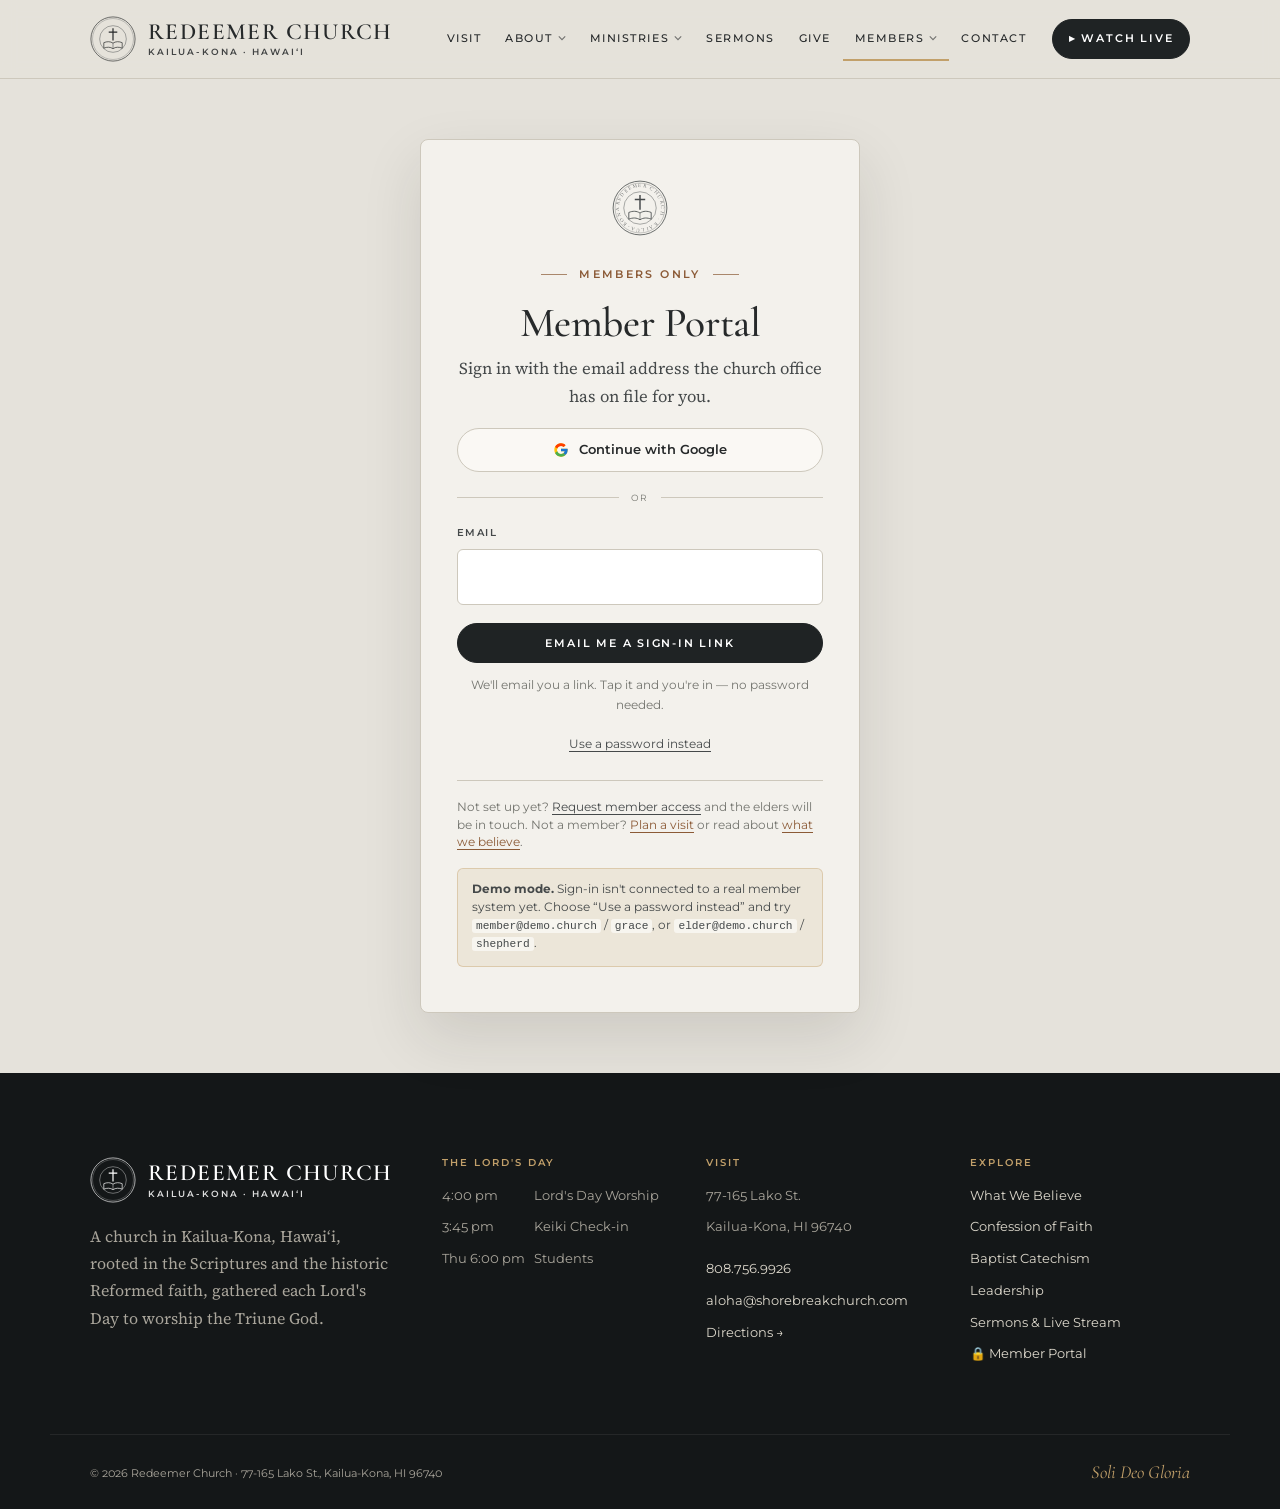
==== commit 4b78c992: "Soften Reformed Baptist branding and lighten the confession page Brand subtitle now reads Kailua-Kon" ====
--- a/members/index.html
+++ b/members/index.html
@@ -109,7 +109,7 @@
         <span class="kicker">Member Resources</span>
         <h1>Church Documents</h1>
         <div class="grid grid-2">
-          <div class="panel"><h3>The 1689 Confession</h3><p>Our confession of faith.</p><a class="text-link" href="../confession.html">Read →</a></div>
+          <div class="panel"><h3>Confession of Faith</h3><p>Our confession of faith.</p><a class="text-link" href="../confession.html">Read →</a></div>
           <div class="panel"><h3>The Baptist Catechism</h3><p>For family worship and teaching children.</p><a class="text-link" href="../catechism.html">Read →</a></div>
           <div class="panel"><h3>Constitution &amp; Bylaws</h3><p>Church government, membership and discipline.</p><span class="tag">Upload pending</span></div>
           <div class="panel"><h3>Membership Covenant</h3><p>Our promises to God and one another.</p><span class="tag">Upload pending</span></div>
@@ -162,9 +162,9 @@
 
       // Sample directory from the church's leadership photos
       const people = [
-        ["Leo Bilyk", "Pastor · Elder", "leo-bilyk"], ["Craig Powell", "Pastor · Elder", "craig-powell"],
+        ["Leo Bilyk", "Pastor · Elder", "leo-bilyk"], ["Jason Hulce", "Elder", "jason-hulce"], ["Alex Tovkach", "Elder", "alex-tovkach"],
         ["Margie Powell", "Deacon", "margie-powell"], ["David Shishikin", "Deacon", "david-shishikin"],
-        ["Jason Hulce", "Deacon", "jason-hulce"], ["Carol Gilormo", "Administration", "carol-gilormo"],
+        ["Carol Gilormo", "Administration", "carol-gilormo"],
         ["Anna Shishikin", "Keiki Director", "anna-shishikin"], ["Kamaile Tovkach", "Nursery Director", "kamaile-tovkach"],
         ["Raymond Billy", "Missionary Coordinator", "raymond-billy"], ["Alex & Sylvia Tovkach", "Students Leaders", "alex-sylvia-tovkach"],
       ];
--- a/assets/css/site.css
+++ b/assets/css/site.css
@@ -451,3 +451,12 @@
 .muted { color: var(--muted); }
 .small { font-size: .95rem; }
 [hidden] { display: none !important; }
+
+/* Light page opener (used on the Confession page) */
+.page-hero.light { background: var(--vellum); color: var(--ink); padding: 90px 0 64px; border-bottom: 1px solid var(--line); }
+.page-hero.light::before { display: none; }
+.page-hero.light h1 { color: var(--ink); }
+.page-hero.light p { color: var(--ink-soft); }
+.page-hero.light .crumbs { color: var(--muted); }
+.page-hero.light .crumbs a { color: var(--copper); }
+.page-hero.light .seal-watermark { color: rgba(38,41,42,.05); }
